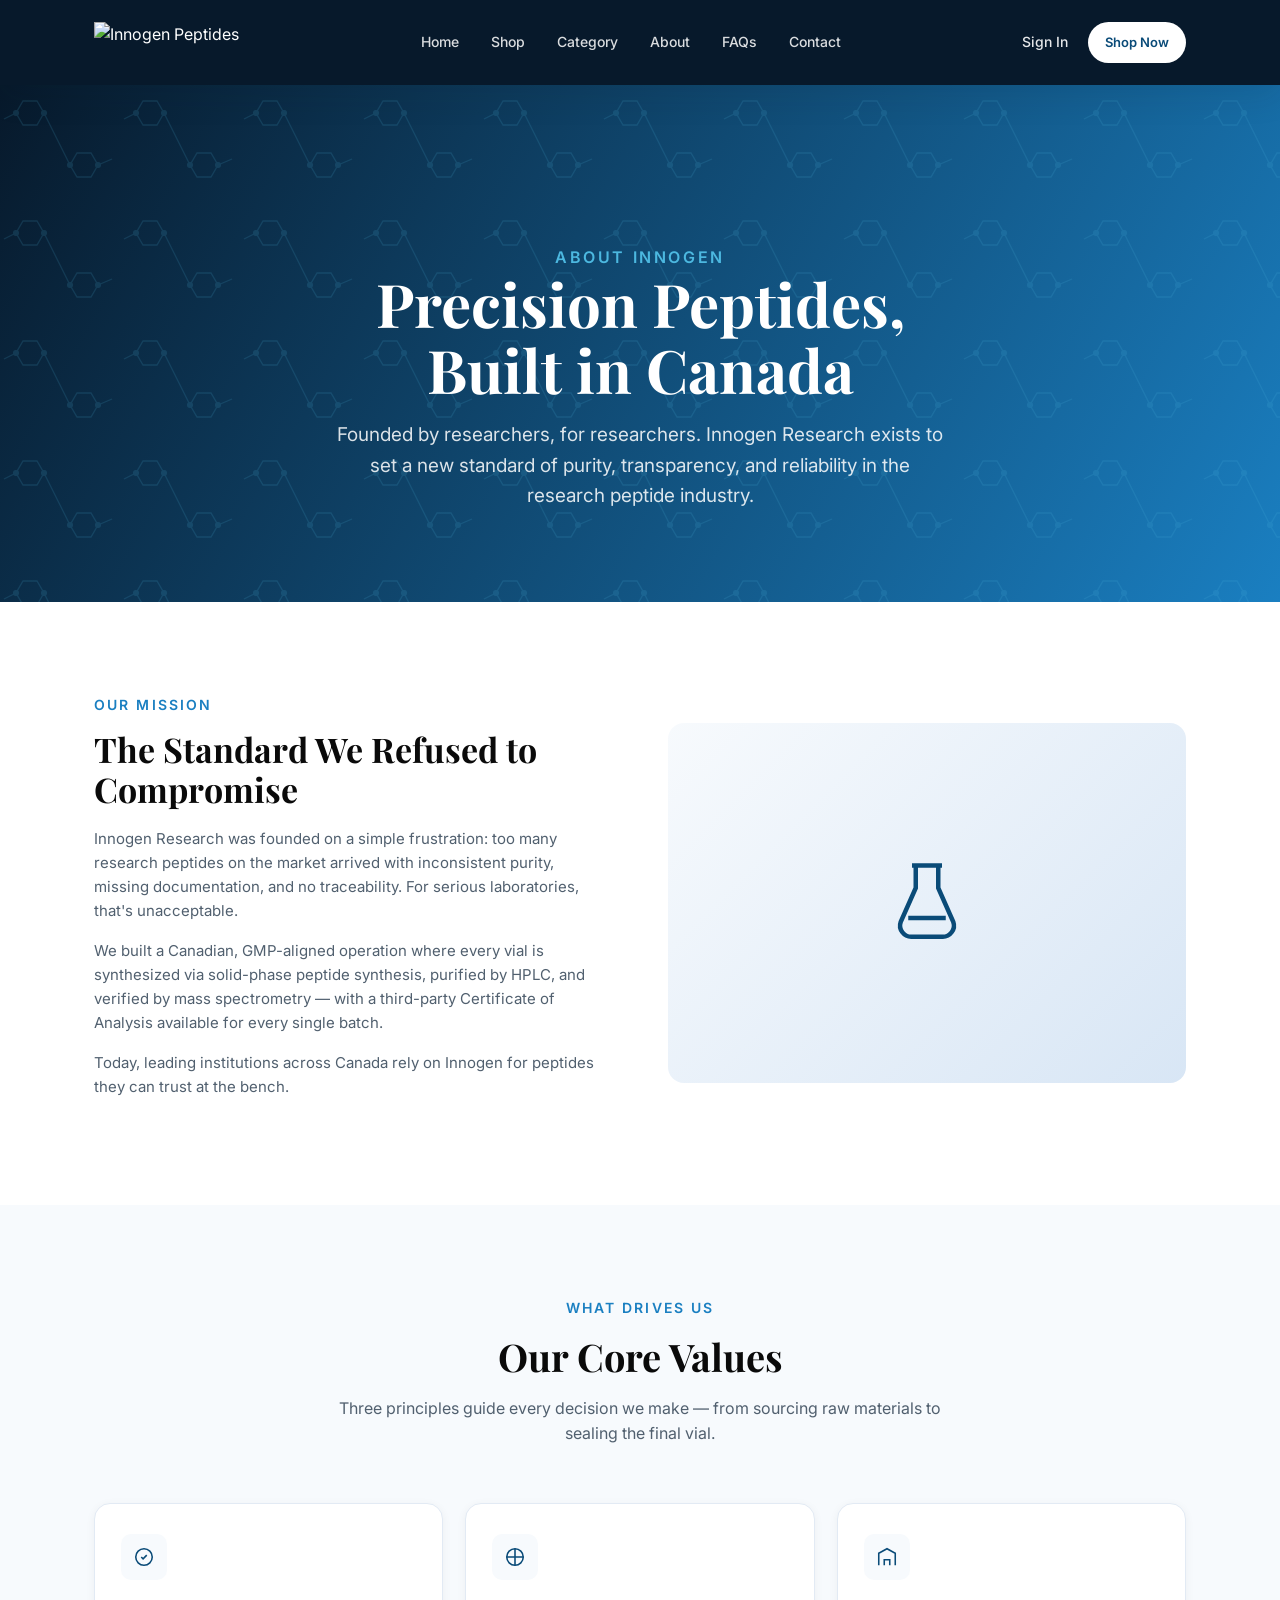
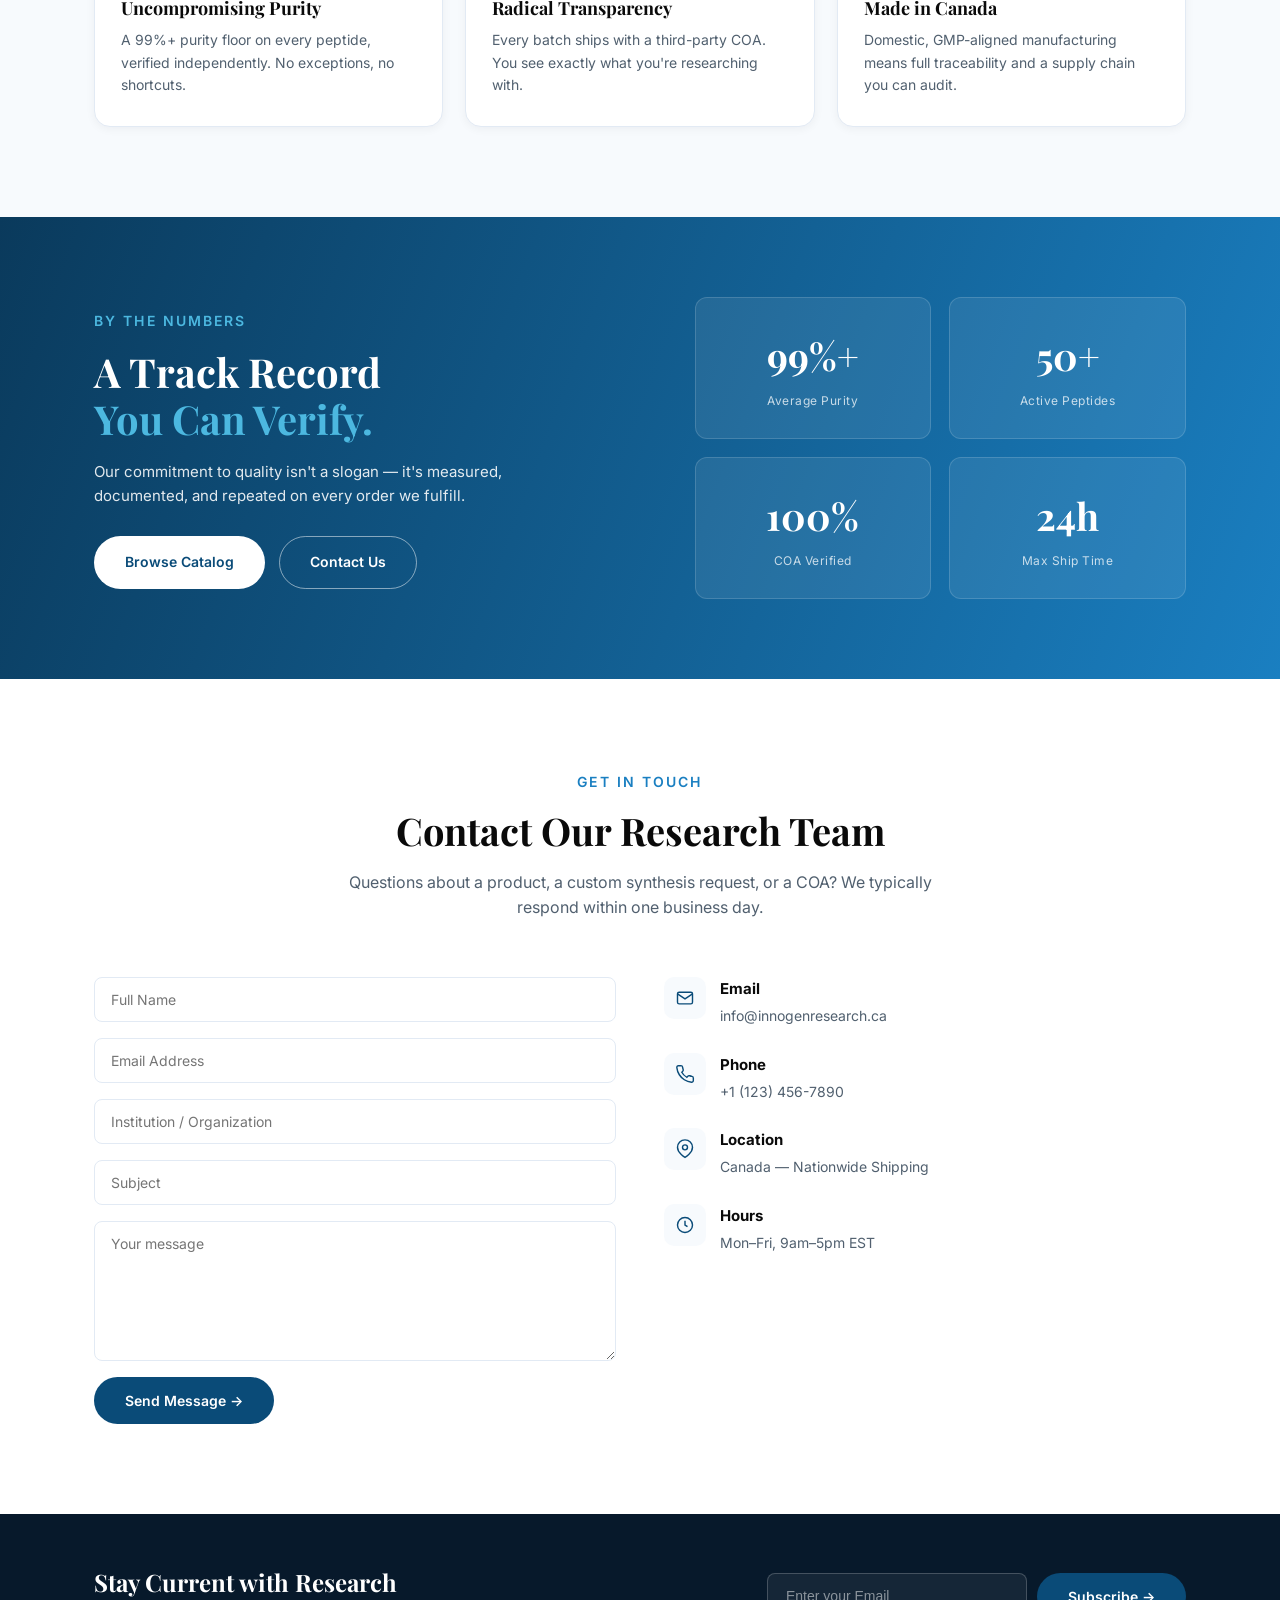
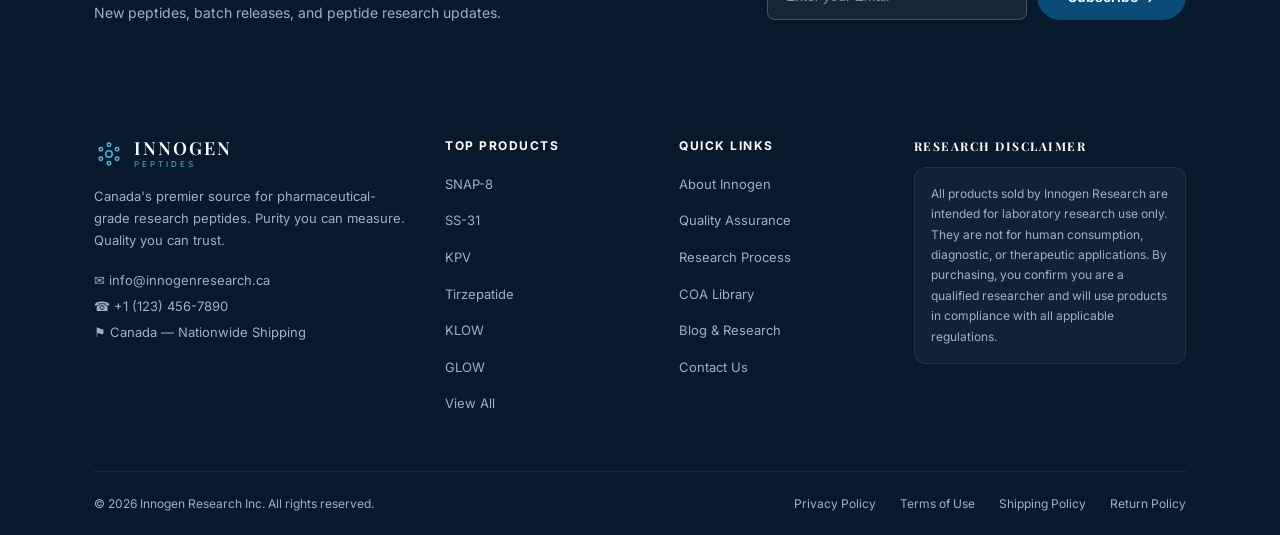
==== about.html @ d79aa4a0 "Add contact page and link it in the nav across all pages New contact.html reuses the redesign hero +" ====
<!DOCTYPE html>
<html lang="en">
<head>
  <meta charset="UTF-8" />
  <meta name="viewport" content="width=device-width, initial-scale=1.0" />
  <title>About &amp; Contact — Innogen Research</title>
  <link rel="preconnect" href="https://fonts.googleapis.com" />
  <link rel="preconnect" href="https://fonts.gstatic.com" crossorigin />
  <link href="https://fonts.googleapis.com/css2?family=Playfair+Display:wght@500;600;700;800&family=Inter:wght@400;500;600;700&display=swap" rel="stylesheet" />
  <link rel="stylesheet" href="styles.css?v=20260604" />
</head>
<body>

  <!-- ===== Navigation (solid) ===== -->
  <nav class="nav nav--solid">
    <div class="container nav__inner">
      <a href="index.html" class="brand"><img src="https://innogenresearch.ca/wp-content/uploads/2026/05/innogen-logo-white-1-1.png" alt="Innogen Peptides" class="brand__logo" style="height:40px;width:auto;display:block" /></a>
      <div class="nav__menu">
        <a href="index.html">Home</a>
        <a href="shop.html">Shop</a>
        <a href="category.html">Category</a>
        <a href="about.html">About</a>
        <a href="about.html">FAQs</a>
        <a href="contact.html">Contact</a>
      </div>
      <div class="nav__right">
        <a href="#" class="signin">Sign In</a>
        <a href="shop.html" class="btn btn--light btn--sm">Shop Now</a>
      </div>
    </div>
  </nav>

  <!-- ===== Page hero ===== -->
  <header class="page-hero">
    <div class="container">
      <span class="eyebrow" style="color:var(--blue-accent)">About Innogen</span>
      <h1>Precision Peptides,<br>Built in Canada</h1>
      <p>Founded by researchers, for researchers. Innogen Research exists to set a new standard of purity, transparency, and reliability in the research peptide industry.</p>
    </div>
  </header>

  <!-- ===== Story ===== -->
  <section class="section section--white">
    <div class="container about-split">
      <div>
        <span class="eyebrow">Our Mission</span>
        <h2>The Standard We Refused to Compromise</h2>
        <p>Innogen Research was founded on a simple frustration: too many research peptides on the market arrived with inconsistent purity, missing documentation, and no traceability. For serious laboratories, that's unacceptable.</p>
        <p>We built a Canadian, GMP-aligned operation where every vial is synthesized via solid-phase peptide synthesis, purified by HPLC, and verified by mass spectrometry — with a third-party Certificate of Analysis available for every single batch.</p>
        <p>Today, leading institutions across Canada rely on Innogen for peptides they can trust at the bench.</p>
      </div>
      <div class="about-img">
        <svg width="90" height="90" viewBox="0 0 24 24" fill="none" stroke="currentColor" stroke-width="1.2"><path d="M9 2v6l-4 9a3 3 0 0 0 3 4h8a3 3 0 0 0 3-4l-4-9V2"/><path d="M8 2h8M7 16h10"/></svg>
      </div>
    </div>
  </section>

  <!-- ===== Values ===== -->
  <section class="section section--light">
    <div class="container">
      <div class="section-head">
        <span class="eyebrow">What Drives Us</span>
        <h2>Our Core Values</h2>
        <p>Three principles guide every decision we make — from sourcing raw materials to sealing the final vial.</p>
      </div>
      <div class="values-grid">
        <div class="feature-card"><div class="ico"><svg width="22" height="22" viewBox="0 0 24 24" fill="none" stroke="currentColor" stroke-width="1.7"><circle cx="12" cy="12" r="9"/><path d="M9 12l2 2 4-4"/></svg></div><h3>Uncompromising Purity</h3><p>A 99%+ purity floor on every peptide, verified independently. No exceptions, no shortcuts.</p></div>
        <div class="feature-card"><div class="ico"><svg width="22" height="22" viewBox="0 0 24 24" fill="none" stroke="currentColor" stroke-width="1.7"><path d="M3 12h18M12 3v18"/><circle cx="12" cy="12" r="9"/></svg></div><h3>Radical Transparency</h3><p>Every batch ships with a third-party COA. You see exactly what you're researching with.</p></div>
        <div class="feature-card"><div class="ico"><svg width="22" height="22" viewBox="0 0 24 24" fill="none" stroke="currentColor" stroke-width="1.7"><path d="M3 21V8l9-5 9 5v13"/><path d="M9 21v-6h6v6"/></svg></div><h3>Made in Canada</h3><p>Domestic, GMP-aligned manufacturing means full traceability and a supply chain you can audit.</p></div>
      </div>
    </div>
  </section>

  <!-- ===== Quality stats band (reused) ===== -->
  <section class="quality">
    <div class="container quality__grid">
      <div>
        <span class="eyebrow">By the Numbers</span>
        <h2>A Track Record<br><span class="accent">You Can Verify.</span></h2>
        <p>Our commitment to quality isn't a slogan — it's measured, documented, and repeated on every order we fulfill.</p>
        <div class="quality__cta"><a href="shop.html" class="btn btn--light">Browse Catalog</a><a href="#contact" class="btn btn--outline">Contact Us</a></div>
      </div>
      <div class="stats-grid">
        <div class="stat-box"><div class="num">99%+</div><div class="lbl">Average Purity</div></div>
        <div class="stat-box"><div class="num">50+</div><div class="lbl">Active Peptides</div></div>
        <div class="stat-box"><div class="num">100%</div><div class="lbl">COA Verified</div></div>
        <div class="stat-box"><div class="num">24h</div><div class="lbl">Max Ship Time</div></div>
      </div>
    </div>
  </section>

  <!-- ===== Contact ===== -->
  <section class="section section--white" id="contact">
    <div class="container">
      <div class="section-head">
        <span class="eyebrow">Get in Touch</span>
        <h2>Contact Our Research Team</h2>
        <p>Questions about a product, a custom synthesis request, or a COA? We typically respond within one business day.</p>
      </div>
      <div class="contact-grid">
        <form class="contact-form" onsubmit="return false;">
          <input type="text" placeholder="Full Name" />
          <input type="email" placeholder="Email Address" />
          <input type="text" placeholder="Institution / Organization" />
          <input type="text" placeholder="Subject" />
          <textarea placeholder="Your message"></textarea>
          <button class="btn btn--primary" style="align-self:flex-start">Send Message &rarr;</button>
        </form>
        <div class="contact-info">
          <div class="info-row"><div class="ico"><svg width="20" height="20" viewBox="0 0 24 24" fill="none" stroke="currentColor" stroke-width="1.7"><rect x="3" y="5" width="18" height="14" rx="2"/><path d="M3 7l9 6 9-6"/></svg></div><div><strong>Email</strong><span>info@innogenresearch.ca</span></div></div>
          <div class="info-row"><div class="ico"><svg width="20" height="20" viewBox="0 0 24 24" fill="none" stroke="currentColor" stroke-width="1.7"><path d="M22 16.9v3a2 2 0 0 1-2.2 2 19.8 19.8 0 0 1-8.6-3 19.5 19.5 0 0 1-6-6 19.8 19.8 0 0 1-3-8.6A2 2 0 0 1 4.1 2h3a2 2 0 0 1 2 1.7c.1 1 .4 1.9.7 2.8a2 2 0 0 1-.5 2.1L8.1 9.9a16 16 0 0 0 6 6l1.3-1.3a2 2 0 0 1 2.1-.5c.9.3 1.8.6 2.8.7a2 2 0 0 1 1.7 2.1z"/></svg></div><div><strong>Phone</strong><span>+1 (123) 456-7890</span></div></div>
          <div class="info-row"><div class="ico"><svg width="20" height="20" viewBox="0 0 24 24" fill="none" stroke="currentColor" stroke-width="1.7"><path d="M21 10c0 7-9 12-9 12s-9-5-9-12a9 9 0 0 1 18 0z"/><circle cx="12" cy="10" r="3"/></svg></div><div><strong>Location</strong><span>Canada — Nationwide Shipping</span></div></div>
          <div class="info-row"><div class="ico"><svg width="20" height="20" viewBox="0 0 24 24" fill="none" stroke="currentColor" stroke-width="1.7"><circle cx="12" cy="12" r="9"/><path d="M12 7v5l3 2"/></svg></div><div><strong>Hours</strong><span>Mon–Fri, 9am–5pm EST</span></div></div>
        </div>
      </div>
    </div>
  </section>

  <!-- ===== Newsletter ===== -->
  <section class="newsletter">
    <div class="container newsletter__inner">
      <div>
        <h3>Stay Current with Research</h3>
        <p>New peptides, batch releases, and peptide research updates.</p>
      </div>
      <form class="newsletter__form" onsubmit="return false;">
        <input type="email" placeholder="Enter your Email" />
        <button class="btn btn--primary">Subscribe &rarr;</button>
      </form>
    </div>
  </section>

  <!-- ===== Footer ===== -->
  <footer class="footer">
    <div class="container">
      <div class="footer__grid">
        <div class="footer__brand">
          <a href="index.html" class="brand">
            <span class="brand__mark"><svg viewBox="0 0 24 24" fill="none" stroke="#4cb8e0" stroke-width="1.4"><circle cx="12" cy="12" r="3"/><circle cx="12" cy="3.5" r="1.6"/><circle cx="12" cy="20.5" r="1.6"/><circle cx="4.5" cy="7.7" r="1.6"/><circle cx="19.5" cy="7.7" r="1.6"/><circle cx="4.5" cy="16.3" r="1.6"/><circle cx="19.5" cy="16.3" r="1.6"/></svg></span>
            <span class="brand__text"><strong>INNOGEN</strong><span>Peptides</span></span>
          </a>
          <p>Canada's premier source for pharmaceutical-grade research peptides. Purity you can measure. Quality you can trust.</p>
          <div class="contact">&#9993; info@innogenresearch.ca<br>&#9742; +1 (123) 456-7890<br>&#9873; Canada — Nationwide Shipping</div>
        </div>
        <div class="footer__col"><h4>Top Products</h4><ul><li><a href="shop.html">SNAP-8</a></li><li><a href="shop.html">SS-31</a></li><li><a href="shop.html">KPV</a></li><li><a href="shop.html">Tirzepatide</a></li><li><a href="shop.html">KLOW</a></li><li><a href="shop.html">GLOW</a></li><li><a href="shop.html">View All</a></li></ul></div>
        <div class="footer__col"><h4>Quick Links</h4><ul><li><a href="about.html">About Innogen</a></li><li><a href="#">Quality Assurance</a></li><li><a href="index.html#process">Research Process</a></li><li><a href="shop.html">COA Library</a></li><li><a href="#">Blog &amp; Research</a></li><li><a href="about.html#contact">Contact Us</a></li></ul></div>
        <div class="footer__disclaimer"><h4>Research Disclaimer</h4><div class="box">All products sold by Innogen Research are intended for laboratory research use only. They are not for human consumption, diagnostic, or therapeutic applications. By purchasing, you confirm you are a qualified researcher and will use products in compliance with all applicable regulations.</div></div>
      </div>
      <div class="footer__bottom">
        <span>© 2026 Innogen Research Inc. All rights reserved.</span>
        <div class="links"><a href="#">Privacy Policy</a><a href="#">Terms of Use</a><a href="#">Shipping Policy</a><a href="#">Return Policy</a></div>
      </div>
    </div>
  </footer>

</body>
</html>
---- styles.css ----
/* ============================================================
   Innogen Research — Mockup Stylesheet
   Shared across index.html, shop.html, about.html
   ============================================================ */

:root {
  /* Color tokens — extracted from the live innogenresearch.ca homepage */
  --navy-deep:    #07192b;   /* footer / newsletter dark */
  --navy:         #0a3a5c;
  --blue-primary: #0a4b78;   /* primary button blue */
  --blue-mid:     #1a7fc1;   /* eyebrow / link blue */
  --blue-accent:  #4cb8e0;   /* light cyan accent in two-tone headings */
  --blue-soft:    #f7fafd;   /* light section background */
  --blue-soft-2:  #eef4fb;
  --white:        #ffffff;
  --text-dark:    #0a0a0a;
  --text-body:    #51606f;
  --text-muted:   #8a98a8;
  --border:       #e2eaf4;
  --footer-bg:    #07192b;
  --footer-text:  #9fb0c4;

  --radius:       12px;
  --radius-lg:    16px;
  --radius-pill:  9999px;
  --shadow-sm:    0 2px 10px rgba(7, 25, 43, 0.05);
  --shadow-md:    0 10px 34px rgba(7, 25, 43, 0.10);

  --font-head: 'Playfair Display', Georgia, 'Times New Roman', serif;
  --font-body: 'Inter', -apple-system, BlinkMacSystemFont, 'Segoe UI', sans-serif;
}

* { margin: 0; padding: 0; box-sizing: border-box; }

html { scroll-behavior: smooth; }

body {
  font-family: var(--font-body);
  color: var(--text-body);
  background: var(--white);
  line-height: 1.6;
  -webkit-font-smoothing: antialiased;
}

h1, h2, h3, h4 {
  font-family: var(--font-head);
  color: var(--text-dark);
  line-height: 1.18;
  font-weight: 700;
}

a { text-decoration: none; color: inherit; }
img { max-width: 100%; display: block; }

.container {
  width: 100%;
  max-width: 1140px;
  margin: 0 auto;
  padding: 0 24px;
}

/* Two-tone heading accent */
.accent { color: var(--blue-accent); }

/* Section eyebrow label */
.eyebrow {
  font-family: var(--font-body);
  font-size: 14px;
  font-weight: 600;
  letter-spacing: 2.1px;
  text-transform: uppercase;
  color: var(--blue-mid);
}

.section { padding: 90px 0; }
.section--light { background: var(--blue-soft); }
.section--light-2 { background: var(--blue-soft-2); }
.section--white { background: var(--white); }

.section-head { text-align: center; max-width: 640px; margin: 0 auto 56px; }
.section-head h2 { font-size: 38px; margin: 14px 0 16px; }
.section-head p { font-size: 16px; }

/* ---------------- Buttons ---------------- */
.btn {
  display: inline-flex;
  align-items: center;
  gap: 8px;
  font-family: var(--font-body);
  font-size: 14px;
  font-weight: 600;
  padding: 14px 30px;
  border-radius: var(--radius-pill);
  border: 1.5px solid transparent;
  cursor: pointer;
  transition: all 0.2s ease;
}
.btn--primary { background: var(--blue-primary); color: #fff; }
.btn--primary:hover { background: var(--navy); }
.btn--outline { background: transparent; border-color: rgba(255,255,255,0.5); color: #fff; }
.btn--outline:hover { background: rgba(255,255,255,0.12); }
.btn--outline-dark { background: transparent; border-color: var(--border); color: var(--text-dark); }
.btn--outline-dark:hover { border-color: var(--blue-primary); color: var(--blue-primary); }
.btn--light { background: #fff; color: var(--blue-primary); }
.btn--light:hover { background: var(--blue-soft); }
.btn--sm { padding: 9px 16px; font-size: 13px; }

/* ---------------- Navigation ---------------- */
.nav {
  position: absolute;
  top: 0; left: 0; right: 0;
  z-index: 50;
  padding: 22px 0;
}
.nav.nav--solid {
  position: sticky;
  background: var(--navy-deep);
  box-shadow: var(--shadow-md);
}
.nav__inner {
  display: flex;
  align-items: center;
  justify-content: space-between;
}
.brand { display: flex; align-items: center; gap: 10px; color: #fff; }
.brand__logo { height: 40px; width: auto; display: block; }
.brand__mark {
  width: 30px; height: 30px;
  display: grid; place-items: center;
}
.brand__mark svg { width: 26px; height: 26px; }
.brand__text { display: flex; flex-direction: column; line-height: 1; }
.brand__text strong {
  font-family: var(--font-head);
  font-size: 18px; letter-spacing: 2px; font-weight: 600;
}
.brand__text span {
  font-size: 8px; letter-spacing: 3px; color: var(--blue-accent);
  text-transform: uppercase; margin-top: 3px;
}
.nav__menu { display: flex; gap: 32px; }
.nav__menu a {
  color: rgba(255,255,255,0.85);
  font-size: 14px; font-weight: 500;
  transition: color 0.2s;
}
.nav__menu a:hover { color: #fff; }
.nav__right { display: flex; align-items: center; gap: 20px; }
.nav__right .signin { color: rgba(255,255,255,0.9); font-size: 14px; font-weight: 500; }

/* ---------------- Hero ---------------- */
.hero {
  position: relative;
  min-height: 640px;
  display: flex;
  align-items: center;
  text-align: center;
  color: #fff;
  background:
    linear-gradient(120deg, rgba(11,26,48,0.92) 0%, rgba(20,49,90,0.82) 45%, rgba(70,103,160,0.72) 100%),
    radial-gradient(circle at 70% 60%, #4a6aa0 0%, #14315a 55%, #0b1a30 100%);
  overflow: hidden;
  padding: 120px 0 90px;
}
.hero__pills {
  position: absolute; inset: 0;
  background-image:
    radial-gradient(circle at 18% 78%, rgba(220,80,90,0.5) 0 14px, transparent 15px),
    radial-gradient(circle at 30% 88%, rgba(240,200,90,0.45) 0 18px, transparent 19px),
    radial-gradient(circle at 78% 84%, rgba(120,170,230,0.4) 0 22px, transparent 23px),
    radial-gradient(circle at 64% 92%, rgba(255,255,255,0.18) 0 26px, transparent 27px),
    radial-gradient(circle at 45% 80%, rgba(90,140,210,0.35) 0 16px, transparent 17px);
  opacity: 0.7;
  pointer-events: none;
}
.hero__content { position: relative; z-index: 2; max-width: 720px; margin: 0 auto; }
.badge-pill {
  display: inline-block;
  background: rgba(255,255,255,0.12);
  border: 1px solid rgba(255,255,255,0.25);
  color: #dce8f7;
  font-size: 11px; font-weight: 600; letter-spacing: 1.5px;
  text-transform: uppercase;
  padding: 7px 16px; border-radius: 30px;
  margin-bottom: 26px;
}
.hero h1 { font-size: 62px; color: #fff; margin-bottom: 22px; }
.hero p { font-size: 17px; color: rgba(255,255,255,0.9); max-width: 540px; margin: 0 auto 32px; }
.hero__cta { display: flex; gap: 16px; justify-content: center; margin-bottom: 38px; }
.hero__trust { display: flex; gap: 36px; justify-content: center; flex-wrap: wrap; }
.hero__trust span {
  display: inline-flex; align-items: center; gap: 8px;
  font-size: 13px; color: rgba(255,255,255,0.85); font-weight: 500;
}
.hero__trust .dot { width: 18px; height: 18px; border-radius: 50%; background: rgba(255,255,255,0.18); display: inline-grid; place-items: center; }

/* ---------------- Feature cards ---------------- */
.features-grid {
  display: grid;
  grid-template-columns: repeat(3, 1fr);
  gap: 22px;
}
.feature-card {
  background: #fff;
  border: 1px solid var(--border);
  border-radius: var(--radius-lg);
  padding: 30px 26px;
  box-shadow: var(--shadow-sm);
  transition: transform 0.2s, box-shadow 0.2s;
}
.feature-card:hover { transform: translateY(-4px); box-shadow: var(--shadow-md); }
.feature-card .ico {
  width: 46px; height: 46px; border-radius: 10px;
  background: var(--blue-soft);
  display: grid; place-items: center;
  margin-bottom: 18px;
  color: var(--blue-primary);
}
.feature-card h3 { font-size: 18px; margin-bottom: 10px; }
.feature-card p { font-size: 14px; }

/* ---------------- Catalog / Products ---------------- */
.catalog-head {
  display: flex; justify-content: space-between; align-items: flex-end;
  margin-bottom: 12px;
}
.catalog-head .link { color: var(--blue-mid); font-size: 14px; font-weight: 600; }
.catalog-title { font-size: 36px; margin: 6px 0 24px; }
.filters { display: flex; flex-wrap: wrap; gap: 10px; margin-bottom: 34px; }
.filter-pill {
  font-size: 16px; font-weight: 500;
  padding: 10px 22px; border-radius: 30px;
  border: 1px solid var(--border); background: #fff; color: var(--text-body);
  cursor: pointer; transition: all 0.2s;
}
.filter-pill.is-active, .filter-pill:hover { background: var(--blue-primary); color: #fff; border-color: var(--blue-primary); }

.products-grid {
  display: grid;
  grid-template-columns: repeat(3, 1fr);
  gap: 24px;
}
/* Product card — matches the homepage "Featured Research Peptides" card:
   white, 16px radius, 1px #e2eaf4 border, no shadow, square product photo */
.product-card {
  border: 1px solid var(--border);
  border-radius: var(--radius-lg);
  overflow: hidden;
  background: #fff;
  display: flex; flex-direction: column;
  transition: transform 0.2s ease, box-shadow 0.2s ease;
}
.product-card:hover { transform: translateY(-4px); box-shadow: var(--shadow-md); }
.product-card__img {
  background: #fff;
  aspect-ratio: 1 / 1;
  display: grid; place-items: center;
  overflow: hidden;
  position: relative;
}
.card-badge {
  position: absolute; top: 12px; left: 12px;
  background: var(--blue-primary); color: #fff;
  font-size: 11px; font-weight: 600; letter-spacing: 0.6px; text-transform: uppercase;
  padding: 5px 11px; border-radius: var(--radius-pill);
  z-index: 2;
}
.product-card__img img {
  width: 100%; height: 100%;
  object-fit: cover; display: block;
}
.product-card__img.placeholder {
  background: var(--blue-soft);
  color: var(--text-muted);
}
.product-card__body { padding: 22px 22px 24px; display: flex; flex-direction: column; flex: 1; background: #eaf2fb; gap: 2px; }
.product-card__cat { font-size: 11px; letter-spacing: 1.4px; text-transform: uppercase; color: var(--blue-mid); font-weight: 600; }
.product-card__row { display: flex; flex-direction: column; align-items: flex-start; margin: 6px 0 0; gap: 4px; }
.product-card__name { font-family: var(--font-head); font-size: 21px; color: var(--navy-deep); font-weight: 700; line-height: 1.2; }
.product-card__price { color: var(--blue-primary); font-weight: 700; font-size: 15px; white-space: nowrap; }
.product-card__desc { font-size: 13px; color: var(--text-body); margin-bottom: 18px; flex: 1; line-height: 1.65; }
.product-card__actions { display: flex; flex-direction: column; gap: 10px; align-items: stretch; margin-top: 18px; }
.product-card__actions .btn { width: 100%; justify-content: center; }
.product-card__actions .btn--text { justify-content: center; text-align: center; color: var(--blue-primary); font-weight: 600; font-size: 13px; white-space: nowrap; }

/* ---------------- Category grid ---------------- */
.category-grid { display: grid; grid-template-columns: repeat(3, 1fr); gap: 26px; }
.category-card { display: block; background: #fff; border: 1px solid var(--border); border-radius: var(--radius-lg); overflow: hidden; text-decoration: none; transition: transform .25s ease, box-shadow .25s ease, border-color .25s ease; }
.category-card:hover { transform: translateY(-5px); box-shadow: 0 18px 42px rgba(7,25,43,0.13); border-color: var(--blue-accent); }
.category-card__media { position: relative; aspect-ratio: 4 / 3; overflow: hidden; background: linear-gradient(160deg, #eef5fc 0%, #f7fafd 100%); }
.category-card__media img { width: 100%; height: 100%; object-fit: cover; transition: transform .45s ease; }
.category-card:hover .category-card__media img { transform: scale(1.07); }
.category-card__media::after { content: ""; position: absolute; left: 0; right: 0; bottom: 0; height: 3px; background: var(--blue-accent); transform: scaleX(0); transform-origin: left; transition: transform .3s ease; }
.category-card:hover .category-card__media::after { transform: scaleX(1); }
.category-card__body { padding: 16px 20px 18px; display: flex; align-items: center; justify-content: space-between; gap: 12px; }
.category-card__name { font-family: var(--font-head); font-size: 20px; font-weight: 700; color: var(--navy-deep); line-height: 1.15; }
.category-card__count { display: block; font-size: 11px; font-weight: 600; letter-spacing: 0.6px; text-transform: uppercase; color: var(--blue-mid); margin-top: 5px; }
.category-card__arrow { flex-shrink: 0; width: 38px; height: 38px; border-radius: 50%; background: var(--blue-soft); color: var(--blue-primary); display: grid; place-items: center; transition: background .25s ease, color .25s ease, transform .25s ease; }
.category-card:hover .category-card__arrow { background: var(--blue-primary); color: #fff; transform: translateX(3px); }
@media (max-width: 800px) { .category-grid { grid-template-columns: 1fr 1fr; } }
@media (max-width: 520px) { .category-grid { grid-template-columns: 1fr; } }

/* ---------------- Shop sidebar layout ---------------- */
.shop-layout { display: grid; grid-template-columns: 264px 1fr; gap: 40px; align-items: start; }
.shop-sidebar { position: sticky; top: 24px; background: #fff; border: 1px solid var(--border); border-radius: var(--radius-lg); padding: 6px 22px 22px; }
.filter-block { padding: 20px 0; border-bottom: 1px solid var(--border); }
.filter-block:last-of-type { border-bottom: none; }
.filter-title { font-family: var(--font-head); font-size: 16px; font-weight: 700; color: var(--navy-deep); margin: 0 0 14px; }
.filter-search { display: flex; align-items: center; gap: 8px; border: 1px solid var(--border); border-radius: var(--radius-pill); padding: 10px 14px; color: var(--text-muted); }
.filter-search input { border: none; outline: none; background: transparent; font-size: 14px; width: 100%; color: var(--text-dark); }
.filter-list { list-style: none; margin: 0; padding: 0; display: flex; flex-direction: column; gap: 11px; }
.filter-list label { display: flex; align-items: center; gap: 9px; font-size: 14px; color: var(--text-body); cursor: pointer; }
.filter-list label span { margin-left: auto; font-size: 12px; color: var(--text-muted); background: var(--blue-soft); border-radius: var(--radius-pill); padding: 1px 9px; }
.filter-list input[type=checkbox] { width: 16px; height: 16px; accent-color: var(--blue-primary); flex-shrink: 0; }
.filter-range { width: 100%; accent-color: var(--blue-primary); }
.filter-range__labels { display: flex; justify-content: space-between; font-size: 12px; color: var(--text-muted); margin-top: 6px; }
.filter-actions { padding-top: 20px; display: flex; flex-direction: column; gap: 12px; }
.filter-actions .btn { width: 100%; justify-content: center; }
.shop-toolbar { display: flex; justify-content: space-between; align-items: center; margin-bottom: 24px; flex-wrap: wrap; gap: 12px; }
.shop-toolbar__count { font-size: 14px; color: var(--text-muted); }
.shop-sort { font-size: 13px; color: var(--text-muted); display: flex; align-items: center; gap: 8px; }
.shop-sort select { border: 1px solid var(--border); border-radius: 8px; padding: 8px 12px; font-size: 13px; color: var(--text-dark); background: #fff; }
@media (max-width: 980px) {
  .shop-layout { grid-template-columns: 1fr; }
  .shop-sidebar { position: static; }
}

/* ---------------- Product detail page ---------------- */
.product-detail { display: grid; grid-template-columns: 1fr 1fr; gap: 56px; align-items: start; }
.pd-gallery { display: flex; flex-direction: column; gap: 14px; }
.pd-gallery__main {
  background: #fff; border: 1px solid var(--border); border-radius: var(--radius-lg);
  aspect-ratio: 1 / 1; overflow: hidden;
}
.pd-gallery__main img { width: 100%; height: 100%; object-fit: cover; }
.pd-gallery__thumbs { display: grid; grid-template-columns: repeat(4, 1fr); gap: 12px; }
.pd-gallery__thumbs .thumb {
  background: #fff; border: 1px solid var(--border); border-radius: 10px;
  aspect-ratio: 1 / 1; overflow: hidden; cursor: pointer; transition: border-color 0.2s;
}
.pd-gallery__thumbs .thumb.is-active, .pd-gallery__thumbs .thumb:hover { border-color: var(--blue-primary); }
.pd-gallery__thumbs .thumb img { width: 100%; height: 100%; object-fit: cover; }
.pd-info .pd-cat { font-size: 12px; letter-spacing: 1.6px; text-transform: uppercase; color: var(--blue-mid); font-weight: 600; }
.pd-info h1 { font-size: 44px; margin: 10px 0 14px; }
.pd-info .pd-rating { color: #f5b301; font-size: 14px; letter-spacing: 2px; margin-bottom: 14px; }
.pd-info .pd-rating span { color: var(--text-muted); font-size: 13px; letter-spacing: 0; margin-left: 8px; }
.pd-info .pd-price { font-family: var(--font-head); font-size: 32px; font-weight: 700; color: var(--blue-primary); margin-bottom: 18px; }
.pd-info .pd-desc { font-size: 15px; margin-bottom: 24px; }
.pd-options { display: flex; flex-direction: column; gap: 8px; margin-bottom: 24px; }
.pd-options label { font-size: 13px; font-weight: 600; color: var(--text-dark); }
.pd-options select {
  padding: 12px 16px; border: 1px solid var(--border); border-radius: 8px;
  font-family: var(--font-body); font-size: 14px; color: var(--text-dark); max-width: 240px; background:#fff;
}
.pd-buy { display: flex; gap: 14px; align-items: center; margin-bottom: 26px; }
.qty { display: inline-flex; align-items: center; border: 1px solid var(--border); border-radius: var(--radius-pill); overflow: hidden; }
.qty button { width: 42px; height: 46px; border: none; background: #fff; font-size: 18px; cursor: pointer; color: var(--text-dark); }
.qty input { width: 46px; height: 46px; border: none; text-align: center; font-size: 15px; font-family: var(--font-body); }
.pd-meta { border-top: 1px solid var(--border); padding-top: 22px; display: flex; flex-direction: column; gap: 10px; }
.pd-meta .row { display: flex; gap: 10px; font-size: 13px; color: var(--text-body); }
.pd-meta .row strong { color: var(--text-dark); min-width: 110px; }
.pd-trust { display: flex; gap: 22px; flex-wrap: wrap; margin-top: 8px; }
.pd-trust span { display: inline-flex; align-items: center; gap: 8px; font-size: 13px; color: var(--text-body); font-weight: 500; }
.pd-trust .ico { width: 30px; height: 30px; border-radius: 8px; background: var(--blue-soft); display: grid; place-items: center; color: var(--blue-primary); }

/* Product detail tabs / description block */
.pd-tabs { margin-top: 70px; }
.pd-tabs__nav { display: flex; gap: 8px; border-bottom: 1px solid var(--border); margin-bottom: 28px; flex-wrap: wrap; }
.pd-tabs__nav button {
  background: none; border: none; padding: 12px 20px; font-family: var(--font-body);
  font-size: 14px; font-weight: 600; color: var(--text-muted); cursor: pointer;
  border-bottom: 2px solid transparent; margin-bottom: -1px;
}
.pd-tabs__nav button.is-active { color: var(--blue-primary); border-bottom-color: var(--blue-primary); }
.pd-tabs__panel { max-width: 820px; }
.pd-tabs__panel p { margin-bottom: 14px; font-size: 15px; }
.pd-specs { width: 100%; border-collapse: collapse; max-width: 620px; }
.pd-specs td { padding: 12px 16px; border: 1px solid var(--border); font-size: 14px; }
.pd-specs td:first-child { font-weight: 600; color: var(--text-dark); background: var(--blue-soft); width: 220px; }

/* ---------------- Quality (blue band) ---------------- */
.quality {
  background: linear-gradient(110deg, var(--navy) 0%, var(--blue-mid) 100%);
  color: #fff;
  padding: 80px 0;
}
.quality__grid { display: grid; grid-template-columns: 1.1fr 1fr; gap: 60px; align-items: center; }
.quality .eyebrow { color: var(--blue-accent); }
.quality h2 { color: #fff; font-size: 40px; margin: 14px 0 18px; }
.quality p { color: rgba(255,255,255,0.88); font-size: 15px; margin-bottom: 28px; max-width: 460px; }
.quality__cta { display: flex; gap: 14px; }
.stats-grid { display: grid; grid-template-columns: 1fr 1fr; gap: 18px; }
.stat-box {
  background: rgba(255,255,255,0.08);
  border: 1px solid rgba(255,255,255,0.15);
  border-radius: var(--radius);
  padding: 28px 24px;
  text-align: center;
}
.stat-box .num { font-family: var(--font-head); font-size: 38px; font-weight: 700; color: #fff; }
.stat-box .lbl { font-size: 12px; color: rgba(255,255,255,0.75); letter-spacing: 0.5px; margin-top: 4px; }

/* ---------------- Process steps ---------------- */
.steps {
  display: grid; grid-template-columns: repeat(5, 1fr); gap: 18px;
  margin-bottom: 44px;
}
.step { text-align: center; }
.step .num-ico {
  width: 54px; height: 54px; margin: 0 auto 16px;
  border-radius: 50%;
  background: #fff; border: 1.5px solid var(--border);
  display: grid; place-items: center; position: relative;
  color: var(--blue-primary); box-shadow: var(--shadow-sm);
}
.step .num-ico .badge {
  position: absolute; top: -6px; right: -6px;
  width: 22px; height: 22px; border-radius: 50%;
  background: var(--blue-primary); color: #fff;
  font-size: 11px; font-weight: 700; display: grid; place-items: center;
}
.step h4 { font-size: 15px; margin-bottom: 8px; }
.step p { font-size: 12px; }
.process-cta { text-align: center; }

/* ---------------- Certifications bar ---------------- */
.certs {
  background: #fff; border: 1px solid var(--border); border-radius: var(--radius-lg);
  box-shadow: var(--shadow-sm);
  padding: 26px 34px;
  display: flex; align-items: center; gap: 40px; flex-wrap: wrap;
  margin: -40px auto 0; position: relative; z-index: 5;
}
.certs__title { display: flex; align-items: center; gap: 12px; }
.certs__title strong { font-family: var(--font-head); font-size: 16px; color: var(--text-dark); }
.certs__title span { display: block; font-size: 12px; color: var(--text-muted); }
.certs__items { display: flex; gap: 36px; flex-wrap: wrap; flex: 1; justify-content: flex-end; }
.cert-item strong { display: block; font-size: 13px; color: var(--text-dark); }
.cert-item span { font-size: 11px; color: var(--text-muted); }

/* ---------------- Testimonials ---------------- */
.testimonials-grid { display: grid; grid-template-columns: repeat(3, 1fr); gap: 22px; }
.testimonial {
  background: #fff; border: 1px solid var(--border); border-radius: var(--radius-lg);
  padding: 26px; box-shadow: var(--shadow-sm);
}
.testimonial__head { display: flex; align-items: center; gap: 12px; margin-bottom: 14px; }
.testimonial__avatar { width: 44px; height: 44px; border-radius: 50%; background: var(--blue-soft); display: grid; place-items: center; color: var(--blue-primary); font-weight: 700; }
.testimonial__head strong { font-size: 14px; color: var(--text-dark); }
.testimonial__head span { font-size: 12px; color: var(--text-muted); }
.stars { color: #f5b301; font-size: 13px; margin-bottom: 10px; letter-spacing: 2px; }
.testimonial p { font-size: 14px; font-style: italic; }

/* ---------------- Newsletter ---------------- */
.newsletter {
  background: var(--navy-deep); color: #fff;
  padding: 54px 0;
}
.newsletter__inner { display: flex; justify-content: space-between; align-items: center; gap: 30px; flex-wrap: wrap; }
.newsletter h3 { color: #fff; font-size: 24px; }
.newsletter p { color: var(--footer-text); font-size: 14px; margin-top: 6px; }
.newsletter__form { display: flex; gap: 10px; }
.newsletter__form input {
  padding: 13px 18px; border-radius: 8px; border: 1px solid rgba(255,255,255,0.2);
  background: rgba(255,255,255,0.06); color: #fff; font-size: 14px; min-width: 260px;
}
.newsletter__form input::placeholder { color: rgba(255,255,255,0.5); }

/* ---------------- Footer ---------------- */
.footer { background: var(--footer-bg); color: var(--footer-text); padding: 60px 0 0; }
.footer__grid { display: grid; grid-template-columns: 1.6fr 1fr 1fr 1.4fr; gap: 40px; padding-bottom: 44px; }
.footer__brand .brand { margin-bottom: 16px; }
.footer__brand p { font-size: 13px; line-height: 1.7; margin-bottom: 16px; }
.footer__brand .contact { font-size: 13px; line-height: 2; }
.footer__col h4 { color: #fff; font-size: 12px; letter-spacing: 1.5px; text-transform: uppercase; margin-bottom: 18px; font-family: var(--font-body); font-weight: 700; }
.footer__col ul { list-style: none; }
.footer__col li { margin-bottom: 11px; }
.footer__col a { font-size: 13px; transition: color 0.2s; }
.footer__col a:hover { color: #fff; }
.footer__disclaimer h4 { color: #fff; font-size: 12px; letter-spacing: 1.5px; text-transform: uppercase; margin-bottom: 14px; font-weight: 700; }
.footer__disclaimer .box { background: rgba(255,255,255,0.04); border: 1px solid rgba(255,255,255,0.08); border-radius: var(--radius); padding: 16px; font-size: 12px; line-height: 1.7; }
.footer__bottom {
  border-top: 1px solid rgba(255,255,255,0.08);
  padding: 22px 0; display: flex; justify-content: space-between; align-items: center; flex-wrap: wrap; gap: 14px;
  font-size: 12px;
}
.footer__bottom .links { display: flex; gap: 24px; }

/* ---------------- Page hero (sub-pages) ---------------- */
.page-hero {
  position: relative;
  overflow: hidden;
  background: linear-gradient(120deg, var(--navy-deep) 0%, var(--blue-mid) 100%);
  color: #fff; text-align: center;
  padding: 160px 0 90px;
}
.page-hero::before {
  content: "";
  position: absolute; inset: 0;
  background-image: url("data:image/svg+xml,<svg xmlns='http://www.w3.org/2000/svg' width='120' height='120' viewBox='0 0 120 120'><g fill='none' stroke='%234cb8e0' stroke-width='1.3'><polygon points='44,28 37,40 23,40 16,28 23,16 37,16'/><polygon points='98,80 91,92 77,92 70,80 77,68 91,68'/><line x1='44' y1='28' x2='70' y2='80'/><line x1='16' y1='28' x2='4' y2='34'/><line x1='98' y1='80' x2='112' y2='74'/><circle cx='44' cy='28' r='2.4' fill='%234cb8e0'/><circle cx='70' cy='80' r='2.4' fill='%234cb8e0'/><circle cx='16' cy='28' r='2.4' fill='%234cb8e0'/><circle cx='98' cy='80' r='2.4' fill='%234cb8e0'/></g></svg>");
  background-size: 120px 120px;
  background-repeat: repeat;
  opacity: 0.15;
  pointer-events: none;
}
.page-hero .container { position: relative; z-index: 1; }
.hero-breadcrumb { font-size: 14px; color: rgba(255,255,255,0.7); margin-bottom: 18px; letter-spacing: 0.3px; }
.hero-breadcrumb a { color: var(--blue-accent); text-decoration: none; }
.hero-breadcrumb a:hover { color: #fff; }
.hero-breadcrumb span { margin: 0 8px; color: rgba(255,255,255,0.4); }
.page-hero .eyebrow { font-size: 16px; letter-spacing: 2.6px; }
.page-hero h1 { color: #fff; font-size: 60px; margin-bottom: 18px; line-height: 1.1; }
.page-hero p { color: rgba(255,255,255,0.85); max-width: 620px; margin: 0 auto; font-size: 19px; line-height: 1.6; }

/* ---------------- About specifics ---------------- */
.about-split { display: grid; grid-template-columns: 1fr 1fr; gap: 56px; align-items: center; }
.about-split h2 { font-size: 34px; margin: 12px 0 18px; }
.about-split p { margin-bottom: 16px; font-size: 15px; }
.about-img { background: linear-gradient(135deg, var(--blue-soft), #d8e6f5); border-radius: var(--radius-lg); min-height: 360px; display: grid; place-items: center; color: var(--blue-primary); }
.values-grid { display: grid; grid-template-columns: repeat(3, 1fr); gap: 22px; }
.contact-grid { display: grid; grid-template-columns: 1fr 1fr; gap: 48px; }
.contact-form { display: flex; flex-direction: column; gap: 16px; }
.contact-form input, .contact-form textarea {
  padding: 13px 16px; border: 1px solid var(--border); border-radius: 8px;
  font-family: var(--font-body); font-size: 14px; color: var(--text-dark);
}
.contact-form textarea { min-height: 140px; resize: vertical; }
.contact-info .info-row { display: flex; gap: 14px; margin-bottom: 24px; }
.contact-info .info-row .ico { width: 42px; height: 42px; border-radius: 10px; background: var(--blue-soft); display: grid; place-items: center; color: var(--blue-primary); flex-shrink: 0; }
.contact-info strong { display: block; color: var(--text-dark); font-size: 15px; margin-bottom: 2px; }
.contact-info span { font-size: 14px; }

/* ---------------- Responsive ---------------- */
@media (max-width: 980px) {
  .features-grid, .products-grid, .testimonials-grid, .values-grid { grid-template-columns: repeat(2, 1fr); }
  .steps { grid-template-columns: repeat(3, 1fr); }
  .quality__grid, .about-split, .contact-grid { grid-template-columns: 1fr; gap: 36px; }
  .footer__grid { grid-template-columns: 1fr 1fr; }
  .nav__menu { display: none; }
  .hero h1 { font-size: 46px; }
}
@media (max-width: 600px) {
  .features-grid, .products-grid, .testimonials-grid, .values-grid, .steps, .footer__grid, .stats-grid { grid-template-columns: 1fr; }
  .hero h1 { font-size: 36px; }
  .section { padding: 60px 0; }
  .hero__cta, .newsletter__form { flex-direction: column; }
}

/* ---------------- Promo strip (service highlights) ---------------- */
.promo-strip { border-top: 1px solid var(--border); border-bottom: 1px solid var(--border); padding: 30px 0; background: #fff; }
.promo-strip__grid { display: grid; grid-template-columns: repeat(4, 1fr); }
.promo-strip__item { display: flex; align-items: center; gap: 16px; padding: 6px 28px; }
.promo-strip__item + .promo-strip__item { border-left: 1px solid var(--border); }
.promo-strip__item .ico { color: var(--text-dark); flex-shrink: 0; }
.promo-strip__item h4 { font-family: var(--font-head); font-size: 17px; font-weight: 700; color: var(--text-dark); margin: 0 0 4px; }
.promo-strip__item p { font-size: 13px; color: var(--text-muted); margin: 0; }
@media (max-width: 880px) {
  .promo-strip__grid { grid-template-columns: 1fr 1fr; gap: 22px 0; }
  .promo-strip__item:nth-child(3) { border-left: none; }
}
@media (max-width: 600px) {
  .promo-strip__grid { grid-template-columns: 1fr; gap: 22px; }
  .promo-strip__item { border-left: none !important; justify-content: center; }
}
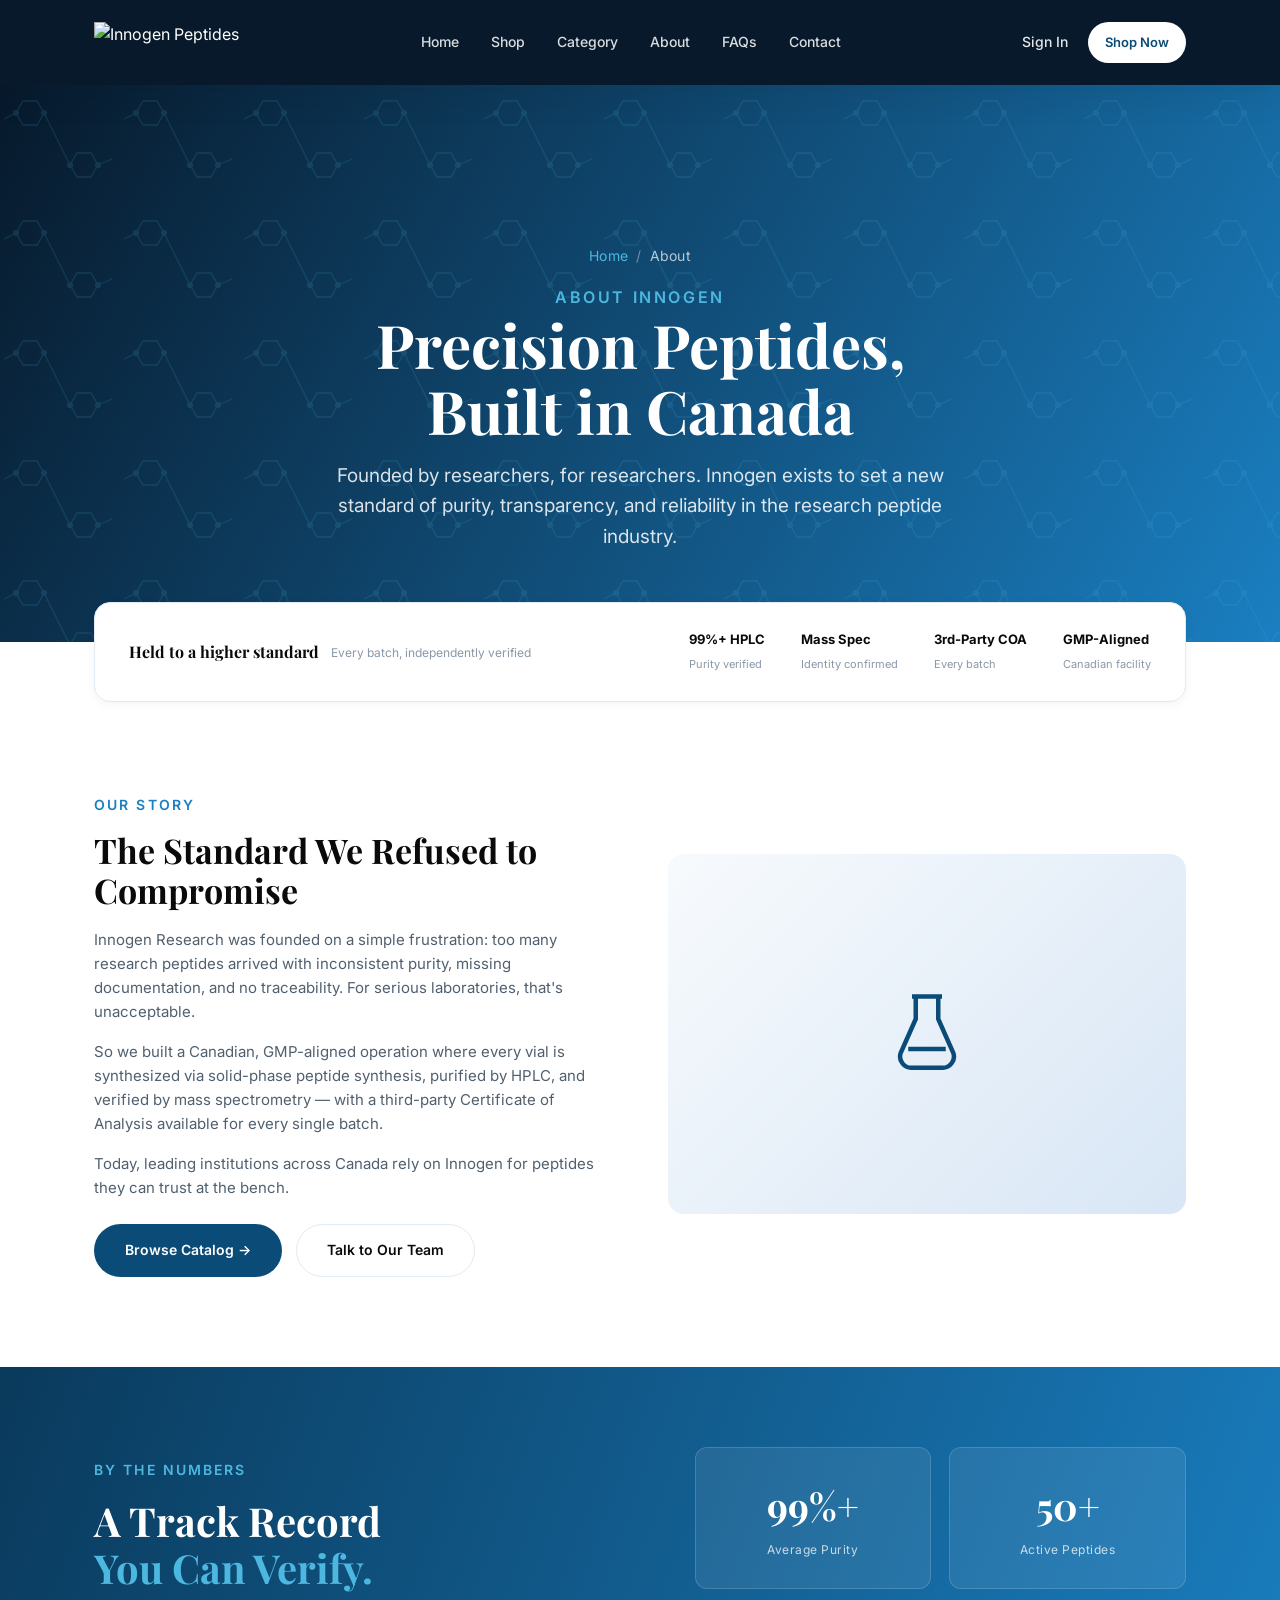
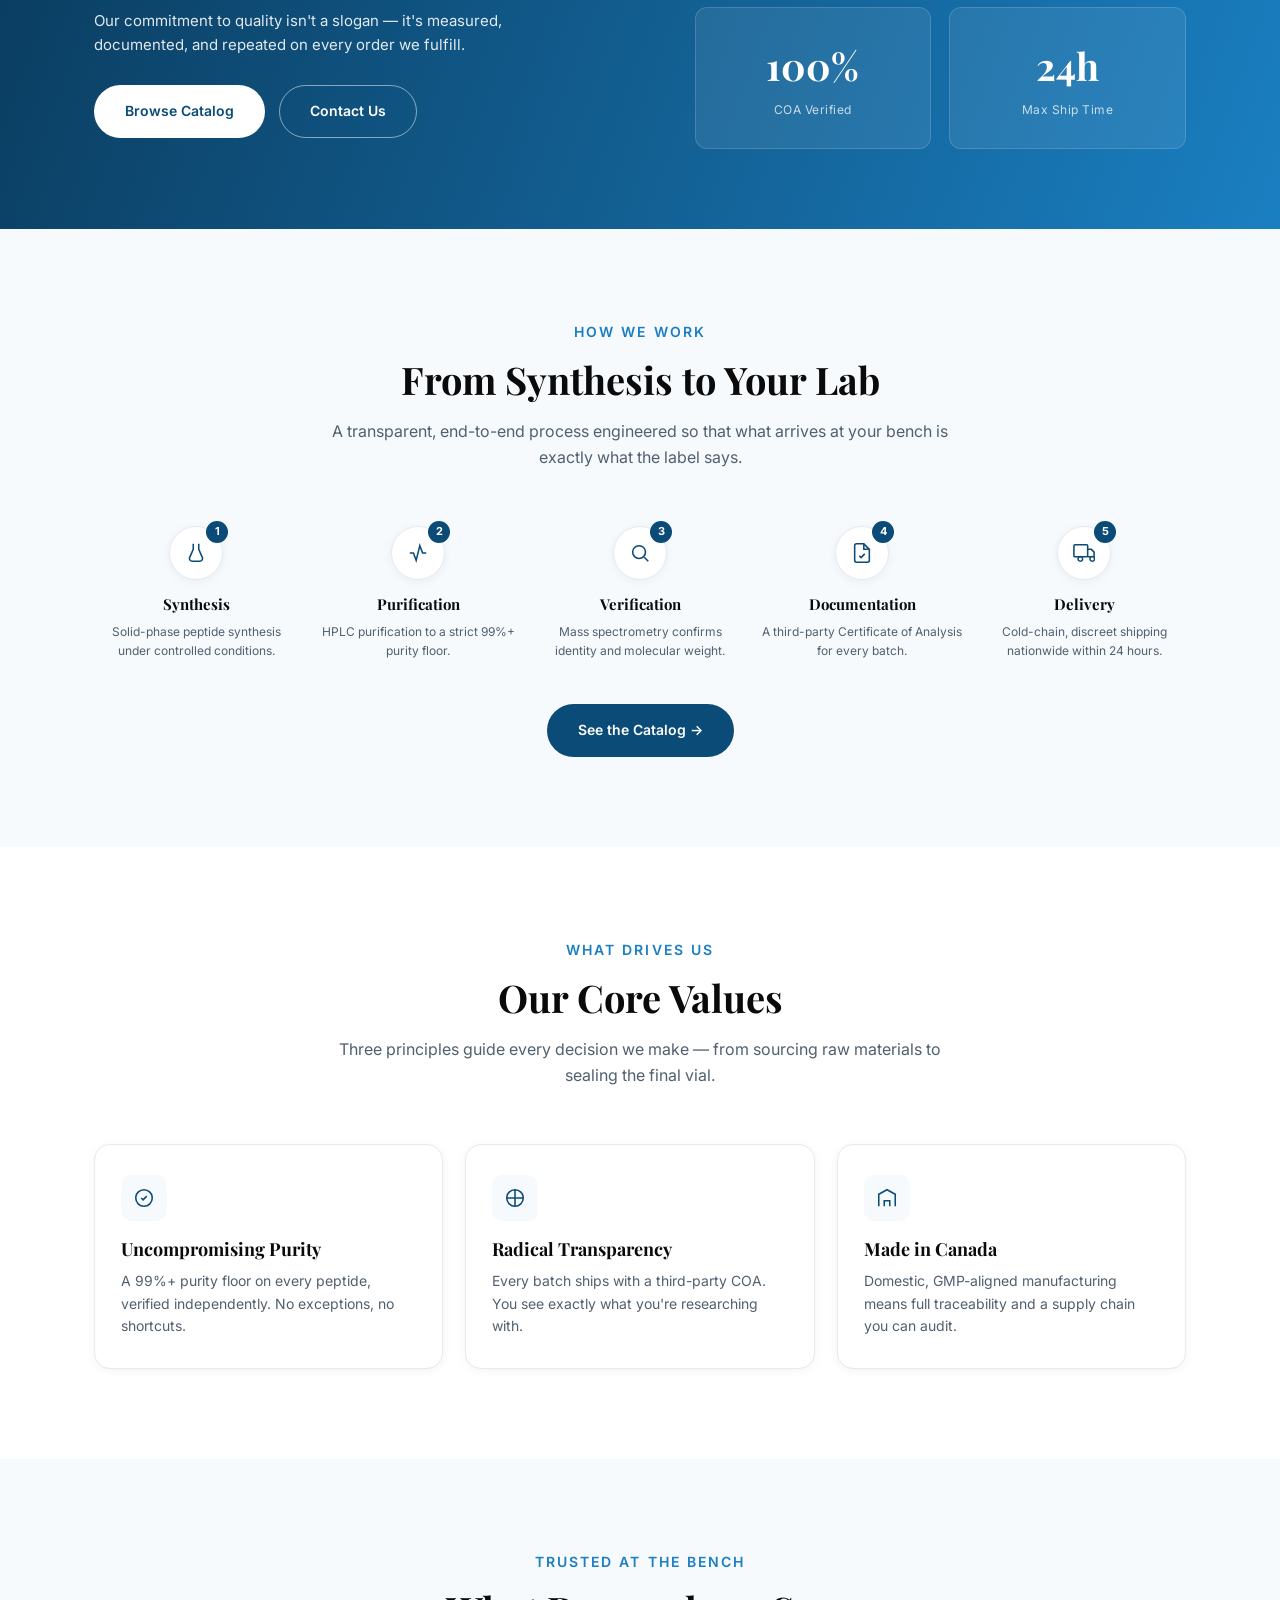
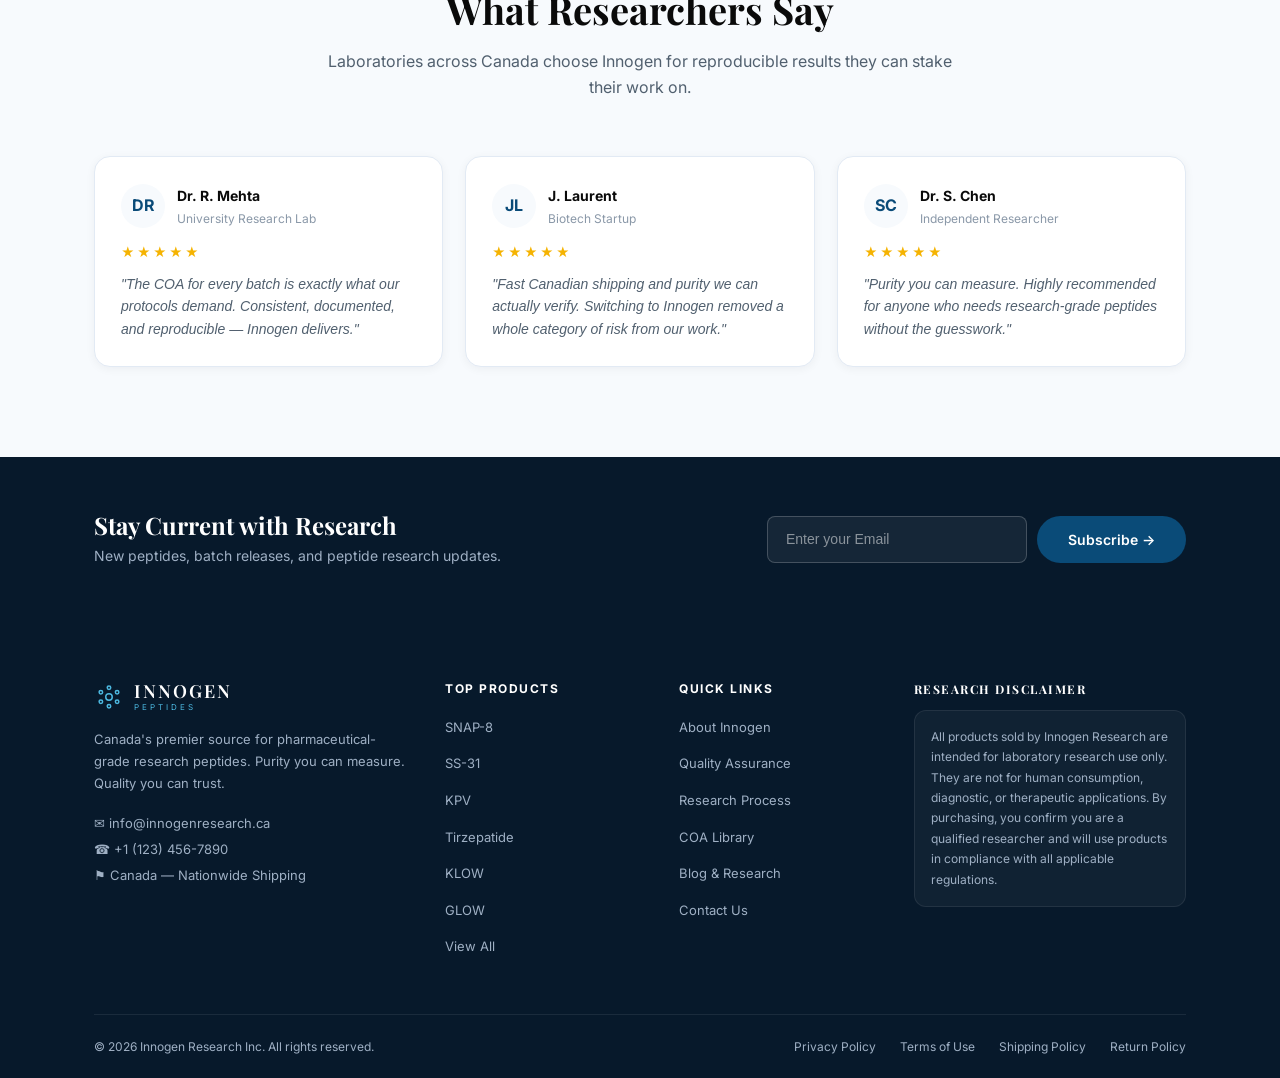
==== commit 3a1bfa3a: "Redesign About page with richer layout Fresh layout: hero with breadcrumb, overlapping certification" ====
--- a/about.html
+++ b/about.html
@@ -3,7 +3,7 @@
 <head>
   <meta charset="UTF-8" />
   <meta name="viewport" content="width=device-width, initial-scale=1.0" />
-  <title>About &amp; Contact — Innogen Research</title>
+  <title>About — Innogen Research</title>
   <link rel="preconnect" href="https://fonts.googleapis.com" />
   <link rel="preconnect" href="https://fonts.gstatic.com" crossorigin />
   <link href="https://fonts.googleapis.com/css2?family=Playfair+Display:wght@500;600;700;800&family=Inter:wght@400;500;600;700&display=swap" rel="stylesheet" />
@@ -33,21 +33,42 @@
   <!-- ===== Page hero ===== -->
   <header class="page-hero">
     <div class="container">
+      <div class="hero-breadcrumb"><a href="index.html">Home</a><span>/</span>About</div>
       <span class="eyebrow" style="color:var(--blue-accent)">About Innogen</span>
       <h1>Precision Peptides,<br>Built in Canada</h1>
-      <p>Founded by researchers, for researchers. Innogen Research exists to set a new standard of purity, transparency, and reliability in the research peptide industry.</p>
+      <p>Founded by researchers, for researchers. Innogen exists to set a new standard of purity, transparency, and reliability in the research peptide industry.</p>
     </div>
   </header>
 
-  <!-- ===== Story ===== -->
+  <!-- ===== Certifications bar (overlaps hero) ===== -->
+  <div class="container">
+    <div class="certs">
+      <div class="certs__title">
+        <strong>Held to a higher standard</strong>
+        <span>Every batch, independently verified</span>
+      </div>
+      <div class="certs__items">
+        <div class="cert-item"><strong>99%+ HPLC</strong><span>Purity verified</span></div>
+        <div class="cert-item"><strong>Mass Spec</strong><span>Identity confirmed</span></div>
+        <div class="cert-item"><strong>3rd-Party COA</strong><span>Every batch</span></div>
+        <div class="cert-item"><strong>GMP-Aligned</strong><span>Canadian facility</span></div>
+      </div>
+    </div>
+  </div>
+
+  <!-- ===== Our Story ===== -->
   <section class="section section--white">
     <div class="container about-split">
       <div>
-        <span class="eyebrow">Our Mission</span>
+        <span class="eyebrow">Our Story</span>
         <h2>The Standard We Refused to Compromise</h2>
-        <p>Innogen Research was founded on a simple frustration: too many research peptides on the market arrived with inconsistent purity, missing documentation, and no traceability. For serious laboratories, that's unacceptable.</p>
-        <p>We built a Canadian, GMP-aligned operation where every vial is synthesized via solid-phase peptide synthesis, purified by HPLC, and verified by mass spectrometry — with a third-party Certificate of Analysis available for every single batch.</p>
+        <p>Innogen Research was founded on a simple frustration: too many research peptides arrived with inconsistent purity, missing documentation, and no traceability. For serious laboratories, that's unacceptable.</p>
+        <p>So we built a Canadian, GMP-aligned operation where every vial is synthesized via solid-phase peptide synthesis, purified by HPLC, and verified by mass spectrometry — with a third-party Certificate of Analysis available for every single batch.</p>
         <p>Today, leading institutions across Canada rely on Innogen for peptides they can trust at the bench.</p>
+        <div style="display:flex;gap:14px;margin-top:24px">
+          <a href="shop.html" class="btn btn--primary">Browse Catalog &rarr;</a>
+          <a href="contact.html" class="btn btn--outline-dark">Talk to Our Team</a>
+        </div>
       </div>
       <div class="about-img">
         <svg width="90" height="90" viewBox="0 0 24 24" fill="none" stroke="currentColor" stroke-width="1.2"><path d="M9 2v6l-4 9a3 3 0 0 0 3 4h8a3 3 0 0 0 3-4l-4-9V2"/><path d="M8 2h8M7 16h10"/></svg>
@@ -55,30 +76,14 @@
     </div>
   </section>
 
-  <!-- ===== Values ===== -->
-  <section class="section section--light">
-    <div class="container">
-      <div class="section-head">
-        <span class="eyebrow">What Drives Us</span>
-        <h2>Our Core Values</h2>
-        <p>Three principles guide every decision we make — from sourcing raw materials to sealing the final vial.</p>
-      </div>
-      <div class="values-grid">
-        <div class="feature-card"><div class="ico"><svg width="22" height="22" viewBox="0 0 24 24" fill="none" stroke="currentColor" stroke-width="1.7"><circle cx="12" cy="12" r="9"/><path d="M9 12l2 2 4-4"/></svg></div><h3>Uncompromising Purity</h3><p>A 99%+ purity floor on every peptide, verified independently. No exceptions, no shortcuts.</p></div>
-        <div class="feature-card"><div class="ico"><svg width="22" height="22" viewBox="0 0 24 24" fill="none" stroke="currentColor" stroke-width="1.7"><path d="M3 12h18M12 3v18"/><circle cx="12" cy="12" r="9"/></svg></div><h3>Radical Transparency</h3><p>Every batch ships with a third-party COA. You see exactly what you're researching with.</p></div>
-        <div class="feature-card"><div class="ico"><svg width="22" height="22" viewBox="0 0 24 24" fill="none" stroke="currentColor" stroke-width="1.7"><path d="M3 21V8l9-5 9 5v13"/><path d="M9 21v-6h6v6"/></svg></div><h3>Made in Canada</h3><p>Domestic, GMP-aligned manufacturing means full traceability and a supply chain you can audit.</p></div>
-      </div>
-    </div>
-  </section>
-
-  <!-- ===== Quality stats band (reused) ===== -->
+  <!-- ===== Stats band ===== -->
   <section class="quality">
     <div class="container quality__grid">
       <div>
         <span class="eyebrow">By the Numbers</span>
         <h2>A Track Record<br><span class="accent">You Can Verify.</span></h2>
         <p>Our commitment to quality isn't a slogan — it's measured, documented, and repeated on every order we fulfill.</p>
-        <div class="quality__cta"><a href="shop.html" class="btn btn--light">Browse Catalog</a><a href="#contact" class="btn btn--outline">Contact Us</a></div>
+        <div class="quality__cta"><a href="shop.html" class="btn btn--light">Browse Catalog</a><a href="contact.html" class="btn btn--outline">Contact Us</a></div>
       </div>
       <div class="stats-grid">
         <div class="stat-box"><div class="num">99%+</div><div class="lbl">Average Purity</div></div>
@@ -89,28 +94,79 @@
     </div>
   </section>
 
-  <!-- ===== Contact ===== -->
-  <section class="section section--white" id="contact">
+  <!-- ===== How we work / Process ===== -->
+  <section class="section section--light">
     <div class="container">
       <div class="section-head">
-        <span class="eyebrow">Get in Touch</span>
-        <h2>Contact Our Research Team</h2>
-        <p>Questions about a product, a custom synthesis request, or a COA? We typically respond within one business day.</p>
-      </div>
-      <div class="contact-grid">
-        <form class="contact-form" onsubmit="return false;">
-          <input type="text" placeholder="Full Name" />
-          <input type="email" placeholder="Email Address" />
-          <input type="text" placeholder="Institution / Organization" />
-          <input type="text" placeholder="Subject" />
-          <textarea placeholder="Your message"></textarea>
-          <button class="btn btn--primary" style="align-self:flex-start">Send Message &rarr;</button>
-        </form>
-        <div class="contact-info">
-          <div class="info-row"><div class="ico"><svg width="20" height="20" viewBox="0 0 24 24" fill="none" stroke="currentColor" stroke-width="1.7"><rect x="3" y="5" width="18" height="14" rx="2"/><path d="M3 7l9 6 9-6"/></svg></div><div><strong>Email</strong><span>info@innogenresearch.ca</span></div></div>
-          <div class="info-row"><div class="ico"><svg width="20" height="20" viewBox="0 0 24 24" fill="none" stroke="currentColor" stroke-width="1.7"><path d="M22 16.9v3a2 2 0 0 1-2.2 2 19.8 19.8 0 0 1-8.6-3 19.5 19.5 0 0 1-6-6 19.8 19.8 0 0 1-3-8.6A2 2 0 0 1 4.1 2h3a2 2 0 0 1 2 1.7c.1 1 .4 1.9.7 2.8a2 2 0 0 1-.5 2.1L8.1 9.9a16 16 0 0 0 6 6l1.3-1.3a2 2 0 0 1 2.1-.5c.9.3 1.8.6 2.8.7a2 2 0 0 1 1.7 2.1z"/></svg></div><div><strong>Phone</strong><span>+1 (123) 456-7890</span></div></div>
-          <div class="info-row"><div class="ico"><svg width="20" height="20" viewBox="0 0 24 24" fill="none" stroke="currentColor" stroke-width="1.7"><path d="M21 10c0 7-9 12-9 12s-9-5-9-12a9 9 0 0 1 18 0z"/><circle cx="12" cy="10" r="3"/></svg></div><div><strong>Location</strong><span>Canada — Nationwide Shipping</span></div></div>
-          <div class="info-row"><div class="ico"><svg width="20" height="20" viewBox="0 0 24 24" fill="none" stroke="currentColor" stroke-width="1.7"><circle cx="12" cy="12" r="9"/><path d="M12 7v5l3 2"/></svg></div><div><strong>Hours</strong><span>Mon–Fri, 9am–5pm EST</span></div></div>
+        <span class="eyebrow">How We Work</span>
+        <h2>From Synthesis to Your Lab</h2>
+        <p>A transparent, end-to-end process engineered so that what arrives at your bench is exactly what the label says.</p>
+      </div>
+      <div class="steps">
+        <div class="step">
+          <div class="num-ico"><svg width="22" height="22" viewBox="0 0 24 24" fill="none" stroke="currentColor" stroke-width="1.7"><path d="M9 2v6l-4 9a3 3 0 0 0 3 4h8a3 3 0 0 0 3-4l-4-9V2"/></svg><span class="badge">1</span></div>
+          <h4>Synthesis</h4><p>Solid-phase peptide synthesis under controlled conditions.</p>
+        </div>
+        <div class="step">
+          <div class="num-ico"><svg width="22" height="22" viewBox="0 0 24 24" fill="none" stroke="currentColor" stroke-width="1.7"><path d="M3 12h4l3 8 4-16 3 8h4"/></svg><span class="badge">2</span></div>
+          <h4>Purification</h4><p>HPLC purification to a strict 99%+ purity floor.</p>
+        </div>
+        <div class="step">
+          <div class="num-ico"><svg width="22" height="22" viewBox="0 0 24 24" fill="none" stroke="currentColor" stroke-width="1.7"><circle cx="11" cy="11" r="7"/><path d="m21 21-4.3-4.3"/></svg><span class="badge">3</span></div>
+          <h4>Verification</h4><p>Mass spectrometry confirms identity and molecular weight.</p>
+        </div>
+        <div class="step">
+          <div class="num-ico"><svg width="22" height="22" viewBox="0 0 24 24" fill="none" stroke="currentColor" stroke-width="1.7"><path d="M14 2H6a2 2 0 0 0-2 2v16a2 2 0 0 0 2 2h12a2 2 0 0 0 2-2V8z"/><path d="M14 2v6h6M9 15l2 2 4-4"/></svg><span class="badge">4</span></div>
+          <h4>Documentation</h4><p>A third-party Certificate of Analysis for every batch.</p>
+        </div>
+        <div class="step">
+          <div class="num-ico"><svg width="22" height="22" viewBox="0 0 24 24" fill="none" stroke="currentColor" stroke-width="1.7"><rect x="1" y="3" width="15" height="13" rx="1"/><path d="M16 8h4l3 3v5h-7M5.5 18.5a2.5 2.5 0 1 0 0-.1zM18.5 18.5a2.5 2.5 0 1 0 0-.1z"/></svg><span class="badge">5</span></div>
+          <h4>Delivery</h4><p>Cold-chain, discreet shipping nationwide within 24 hours.</p>
+        </div>
+      </div>
+      <div class="process-cta"><a href="shop.html" class="btn btn--primary">See the Catalog &rarr;</a></div>
+    </div>
+  </section>
+
+  <!-- ===== Core Values ===== -->
+  <section class="section section--white">
+    <div class="container">
+      <div class="section-head">
+        <span class="eyebrow">What Drives Us</span>
+        <h2>Our Core Values</h2>
+        <p>Three principles guide every decision we make — from sourcing raw materials to sealing the final vial.</p>
+      </div>
+      <div class="values-grid">
+        <div class="feature-card"><div class="ico"><svg width="22" height="22" viewBox="0 0 24 24" fill="none" stroke="currentColor" stroke-width="1.7"><circle cx="12" cy="12" r="9"/><path d="M9 12l2 2 4-4"/></svg></div><h3>Uncompromising Purity</h3><p>A 99%+ purity floor on every peptide, verified independently. No exceptions, no shortcuts.</p></div>
+        <div class="feature-card"><div class="ico"><svg width="22" height="22" viewBox="0 0 24 24" fill="none" stroke="currentColor" stroke-width="1.7"><path d="M3 12h18M12 3v18"/><circle cx="12" cy="12" r="9"/></svg></div><h3>Radical Transparency</h3><p>Every batch ships with a third-party COA. You see exactly what you're researching with.</p></div>
+        <div class="feature-card"><div class="ico"><svg width="22" height="22" viewBox="0 0 24 24" fill="none" stroke="currentColor" stroke-width="1.7"><path d="M3 21V8l9-5 9 5v13"/><path d="M9 21v-6h6v6"/></svg></div><h3>Made in Canada</h3><p>Domestic, GMP-aligned manufacturing means full traceability and a supply chain you can audit.</p></div>
+      </div>
+    </div>
+  </section>
+
+  <!-- ===== Testimonials ===== -->
+  <section class="section section--light">
+    <div class="container">
+      <div class="section-head">
+        <span class="eyebrow">Trusted at the Bench</span>
+        <h2>What Researchers Say</h2>
+        <p>Laboratories across Canada choose Innogen for reproducible results they can stake their work on.</p>
+      </div>
+      <div class="testimonials-grid">
+        <div class="testimonial">
+          <div class="testimonial__head"><div class="testimonial__avatar">DR</div><div><strong>Dr. R. Mehta</strong><span style="display:block">University Research Lab</span></div></div>
+          <div class="stars">&#9733;&#9733;&#9733;&#9733;&#9733;</div>
+          <p>"The COA for every batch is exactly what our protocols demand. Consistent, documented, and reproducible — Innogen delivers."</p>
+        </div>
+        <div class="testimonial">
+          <div class="testimonial__head"><div class="testimonial__avatar">JL</div><div><strong>J. Laurent</strong><span style="display:block">Biotech Startup</span></div></div>
+          <div class="stars">&#9733;&#9733;&#9733;&#9733;&#9733;</div>
+          <p>"Fast Canadian shipping and purity we can actually verify. Switching to Innogen removed a whole category of risk from our work."</p>
+        </div>
+        <div class="testimonial">
+          <div class="testimonial__head"><div class="testimonial__avatar">SC</div><div><strong>Dr. S. Chen</strong><span style="display:block">Independent Researcher</span></div></div>
+          <div class="stars">&#9733;&#9733;&#9733;&#9733;&#9733;</div>
+          <p>"Purity you can measure. Highly recommended for anyone who needs research-grade peptides without the guesswork."</p>
         </div>
       </div>
     </div>
@@ -143,7 +199,7 @@
           <div class="contact">&#9993; info@innogenresearch.ca<br>&#9742; +1 (123) 456-7890<br>&#9873; Canada — Nationwide Shipping</div>
         </div>
         <div class="footer__col"><h4>Top Products</h4><ul><li><a href="shop.html">SNAP-8</a></li><li><a href="shop.html">SS-31</a></li><li><a href="shop.html">KPV</a></li><li><a href="shop.html">Tirzepatide</a></li><li><a href="shop.html">KLOW</a></li><li><a href="shop.html">GLOW</a></li><li><a href="shop.html">View All</a></li></ul></div>
-        <div class="footer__col"><h4>Quick Links</h4><ul><li><a href="about.html">About Innogen</a></li><li><a href="#">Quality Assurance</a></li><li><a href="index.html#process">Research Process</a></li><li><a href="shop.html">COA Library</a></li><li><a href="#">Blog &amp; Research</a></li><li><a href="about.html#contact">Contact Us</a></li></ul></div>
+        <div class="footer__col"><h4>Quick Links</h4><ul><li><a href="about.html">About Innogen</a></li><li><a href="#">Quality Assurance</a></li><li><a href="index.html#process">Research Process</a></li><li><a href="shop.html">COA Library</a></li><li><a href="#">Blog &amp; Research</a></li><li><a href="contact.html">Contact Us</a></li></ul></div>
         <div class="footer__disclaimer"><h4>Research Disclaimer</h4><div class="box">All products sold by Innogen Research are intended for laboratory research use only. They are not for human consumption, diagnostic, or therapeutic applications. By purchasing, you confirm you are a qualified researcher and will use products in compliance with all applicable regulations.</div></div>
       </div>
       <div class="footer__bottom">
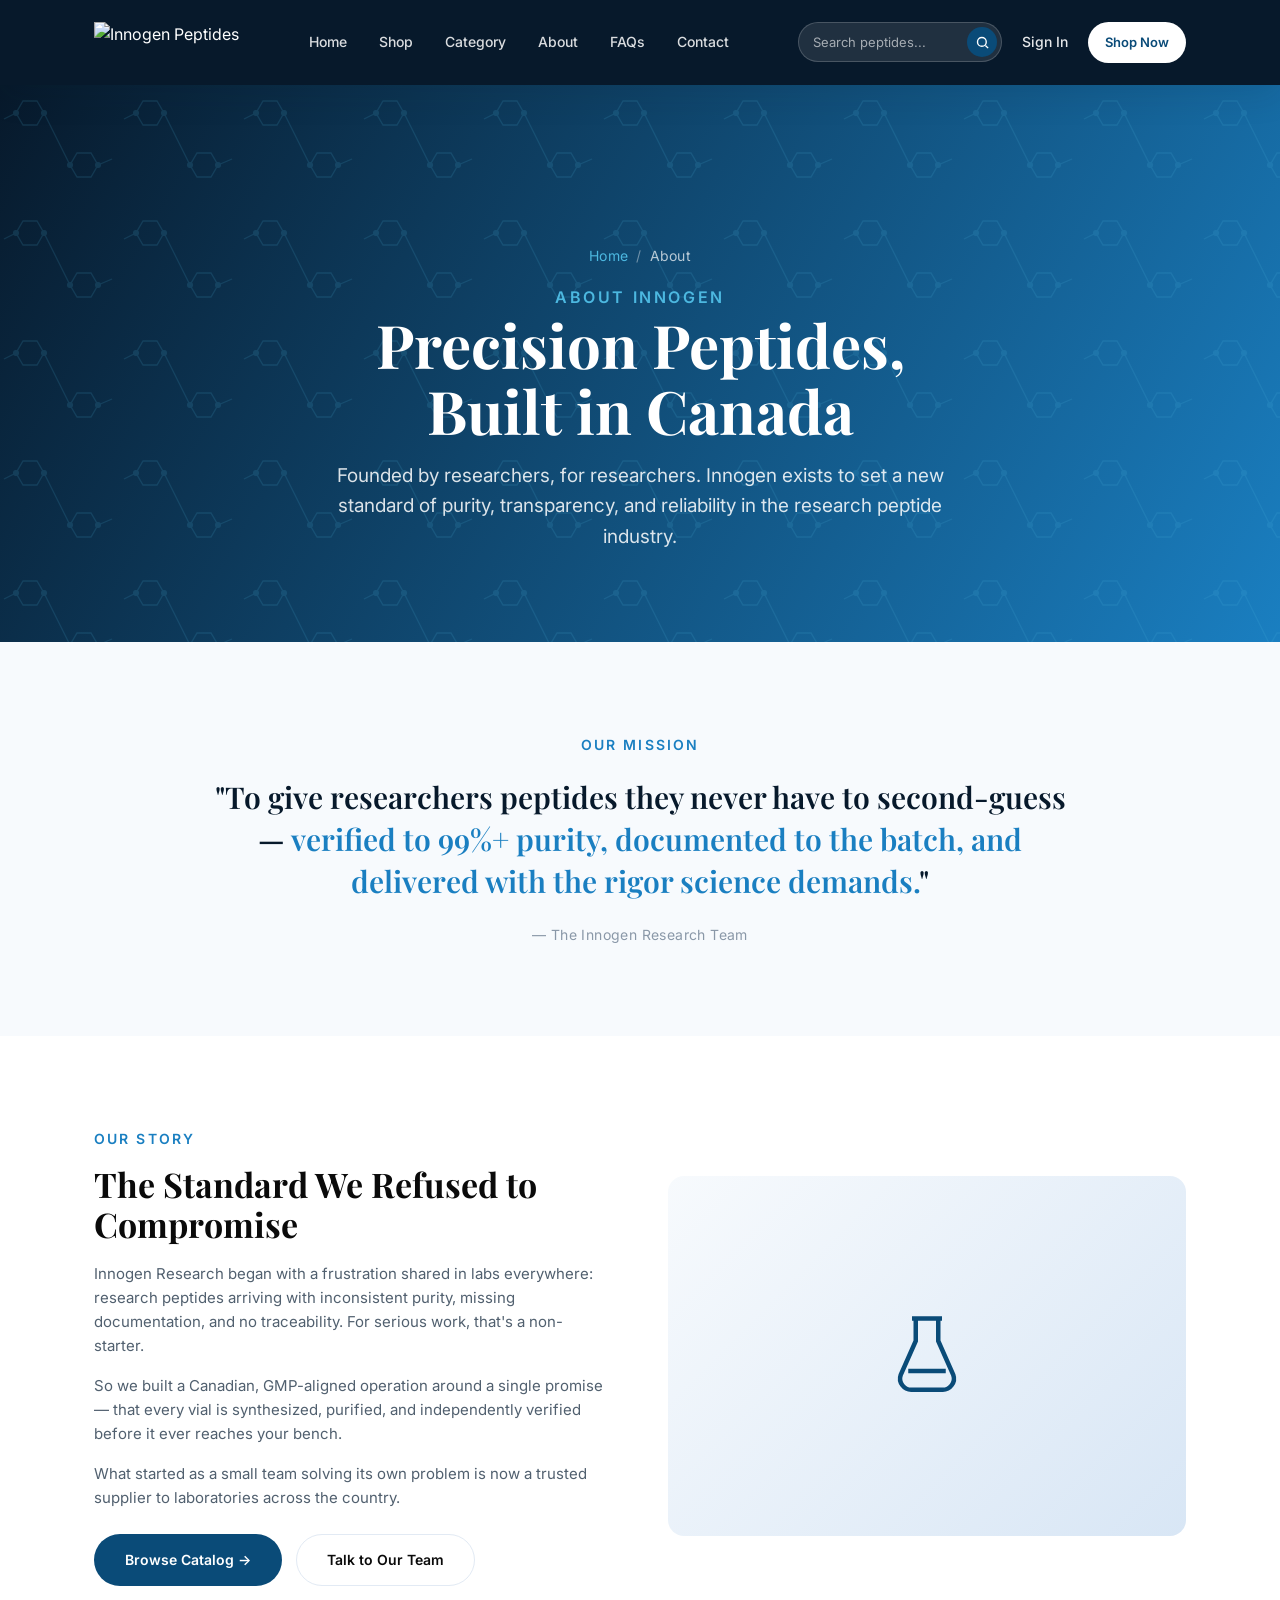
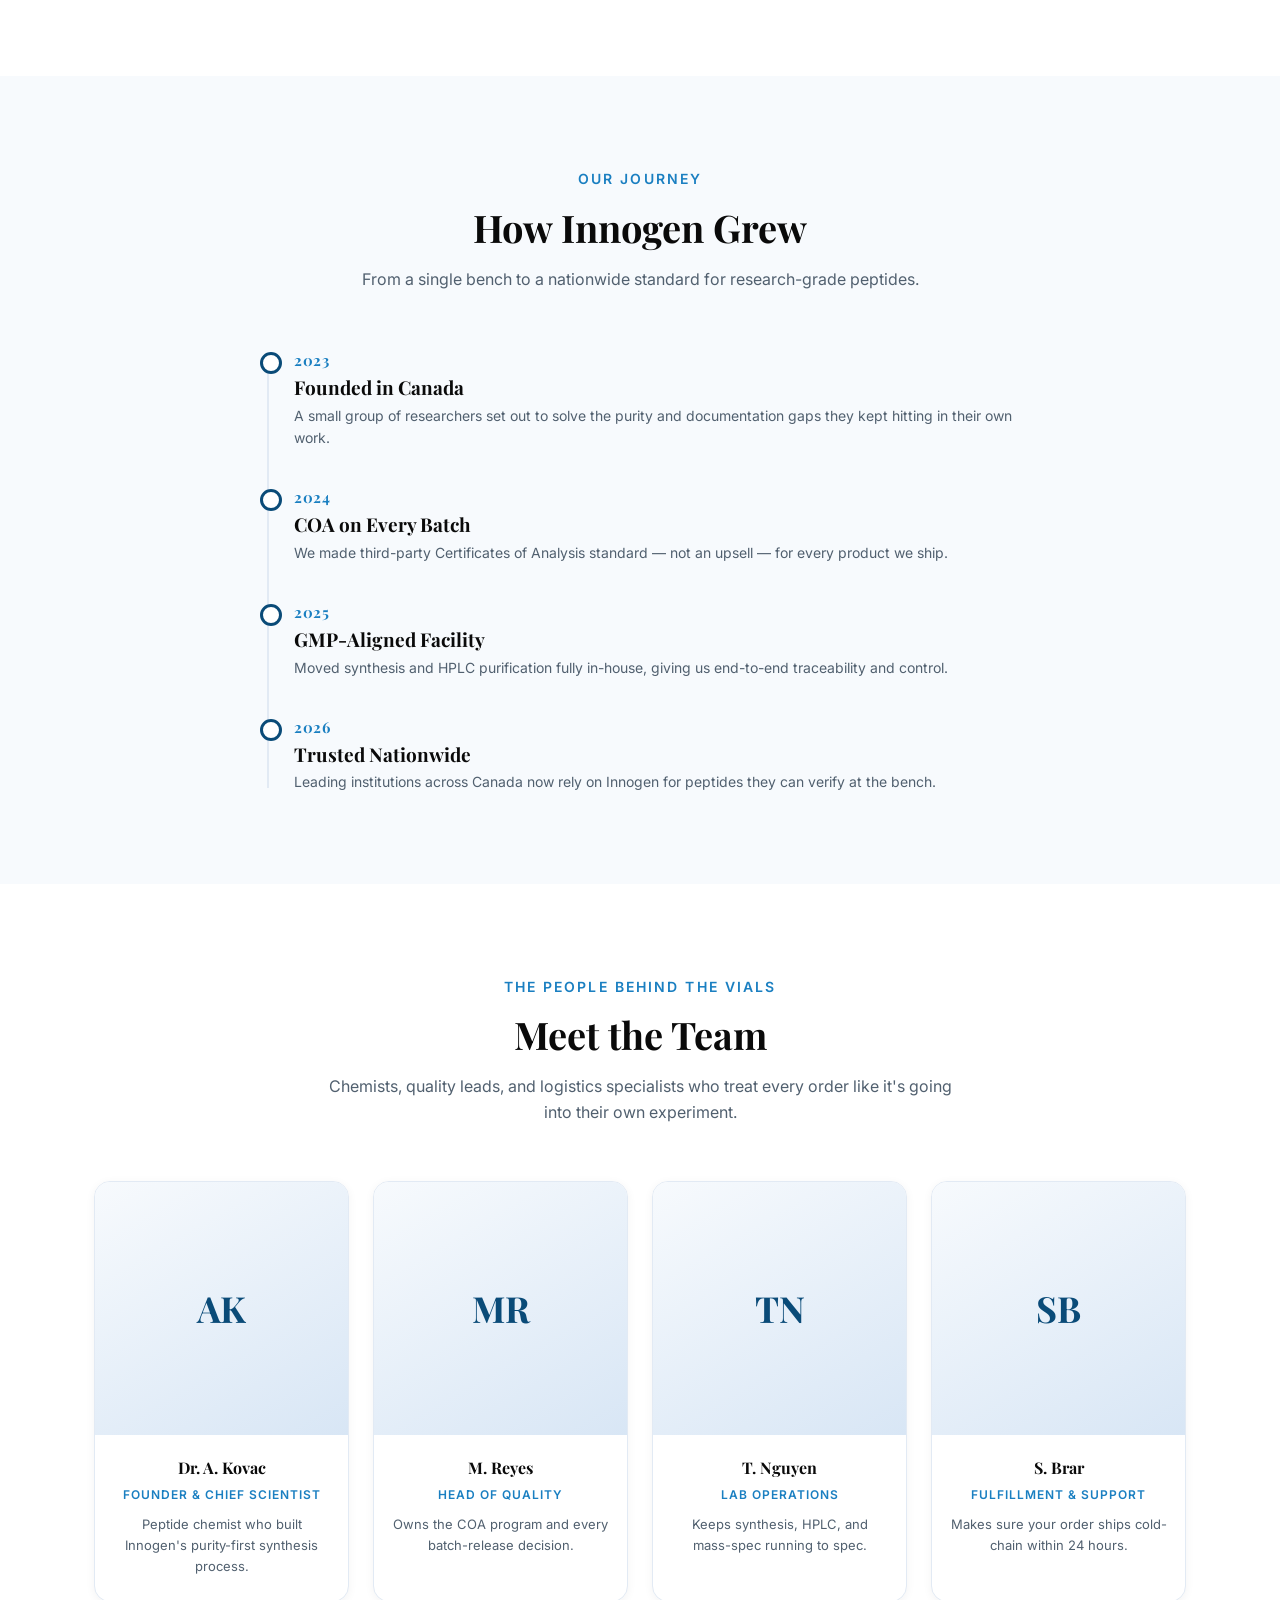
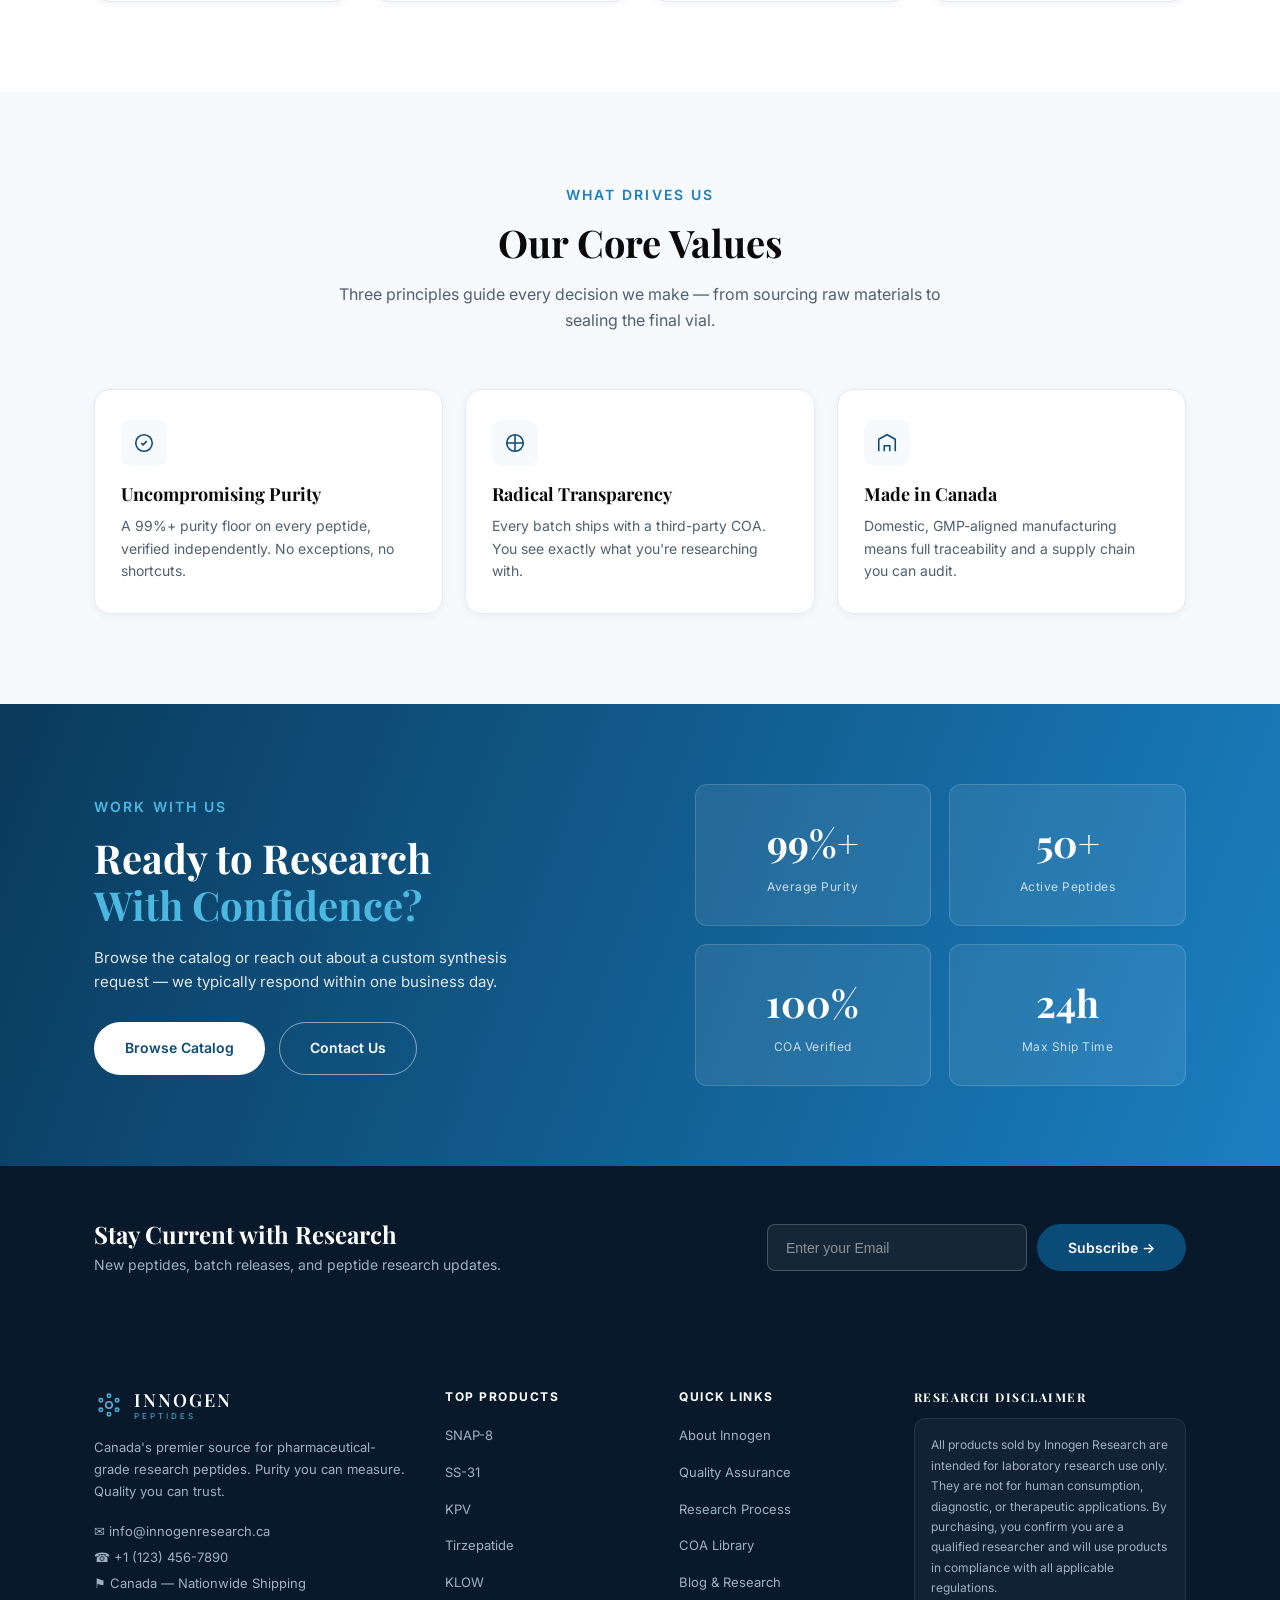
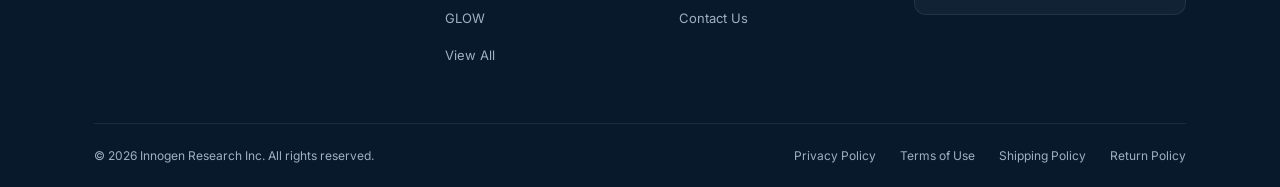
==== commit ba289c1a: "Add header search across site; rebuild About with a distinct layout - Add a search field + button to" ====
--- a/about.html
+++ b/about.html
@@ -7,7 +7,7 @@
   <link rel="preconnect" href="https://fonts.googleapis.com" />
   <link rel="preconnect" href="https://fonts.gstatic.com" crossorigin />
   <link href="https://fonts.googleapis.com/css2?family=Playfair+Display:wght@500;600;700;800&family=Inter:wght@400;500;600;700&display=swap" rel="stylesheet" />
-  <link rel="stylesheet" href="styles.css?v=20260604" />
+  <link rel="stylesheet" href="styles.css?v=20260606" />
 </head>
 <body>
 
@@ -24,6 +24,10 @@
         <a href="contact.html">Contact</a>
       </div>
       <div class="nav__right">
+        <form class="nav__search" onsubmit="return false;" role="search">
+          <input type="search" placeholder="Search peptides..." aria-label="Search peptides" />
+          <button type="submit" aria-label="Search"><svg width="15" height="15" viewBox="0 0 24 24" fill="none" stroke="currentColor" stroke-width="2.2"><circle cx="11" cy="11" r="7"/><path d="m21 21-4.3-4.3"/></svg></button>
+        </form>
         <a href="#" class="signin">Sign In</a>
         <a href="shop.html" class="btn btn--light btn--sm">Shop Now</a>
       </div>
@@ -40,21 +44,14 @@
     </div>
   </header>
 
-  <!-- ===== Certifications bar (overlaps hero) ===== -->
-  <div class="container">
-    <div class="certs">
-      <div class="certs__title">
-        <strong>Held to a higher standard</strong>
-        <span>Every batch, independently verified</span>
-      </div>
-      <div class="certs__items">
-        <div class="cert-item"><strong>99%+ HPLC</strong><span>Purity verified</span></div>
-        <div class="cert-item"><strong>Mass Spec</strong><span>Identity confirmed</span></div>
-        <div class="cert-item"><strong>3rd-Party COA</strong><span>Every batch</span></div>
-        <div class="cert-item"><strong>GMP-Aligned</strong><span>Canadian facility</span></div>
-      </div>
-    </div>
-  </div>
+  <!-- ===== Mission statement ===== -->
+  <section class="section mission">
+    <div class="container">
+      <span class="eyebrow">Our Mission</span>
+      <p class="mission__quote" style="margin-top:18px">"To give researchers peptides they never have to second-guess — <span class="accent">verified to 99%+ purity, documented to the batch, and delivered with the rigor science demands.</span>"</p>
+      <div class="mission__by">— The Innogen Research Team</div>
+    </div>
+  </section>
 
   <!-- ===== Our Story ===== -->
   <section class="section section--white">
@@ -62,9 +59,9 @@
       <div>
         <span class="eyebrow">Our Story</span>
         <h2>The Standard We Refused to Compromise</h2>
-        <p>Innogen Research was founded on a simple frustration: too many research peptides arrived with inconsistent purity, missing documentation, and no traceability. For serious laboratories, that's unacceptable.</p>
-        <p>So we built a Canadian, GMP-aligned operation where every vial is synthesized via solid-phase peptide synthesis, purified by HPLC, and verified by mass spectrometry — with a third-party Certificate of Analysis available for every single batch.</p>
-        <p>Today, leading institutions across Canada rely on Innogen for peptides they can trust at the bench.</p>
+        <p>Innogen Research began with a frustration shared in labs everywhere: research peptides arriving with inconsistent purity, missing documentation, and no traceability. For serious work, that's a non-starter.</p>
+        <p>So we built a Canadian, GMP-aligned operation around a single promise — that every vial is synthesized, purified, and independently verified before it ever reaches your bench.</p>
+        <p>What started as a small team solving its own problem is now a trusted supplier to laboratories across the country.</p>
         <div style="display:flex;gap:14px;margin-top:24px">
           <a href="shop.html" class="btn btn--primary">Browse Catalog &rarr;</a>
           <a href="contact.html" class="btn btn--outline-dark">Talk to Our Team</a>
@@ -76,13 +73,91 @@
     </div>
   </section>
 
-  <!-- ===== Stats band ===== -->
+  <!-- ===== Timeline / Our Journey ===== -->
+  <section class="section section--light">
+    <div class="container">
+      <div class="section-head">
+        <span class="eyebrow">Our Journey</span>
+        <h2>How Innogen Grew</h2>
+        <p>From a single bench to a nationwide standard for research-grade peptides.</p>
+      </div>
+      <div class="timeline">
+        <div class="tl-item">
+          <div class="tl-year">2023</div>
+          <h4>Founded in Canada</h4>
+          <p>A small group of researchers set out to solve the purity and documentation gaps they kept hitting in their own work.</p>
+        </div>
+        <div class="tl-item">
+          <div class="tl-year">2024</div>
+          <h4>COA on Every Batch</h4>
+          <p>We made third-party Certificates of Analysis standard — not an upsell — for every product we ship.</p>
+        </div>
+        <div class="tl-item">
+          <div class="tl-year">2025</div>
+          <h4>GMP-Aligned Facility</h4>
+          <p>Moved synthesis and HPLC purification fully in-house, giving us end-to-end traceability and control.</p>
+        </div>
+        <div class="tl-item">
+          <div class="tl-year">2026</div>
+          <h4>Trusted Nationwide</h4>
+          <p>Leading institutions across Canada now rely on Innogen for peptides they can verify at the bench.</p>
+        </div>
+      </div>
+    </div>
+  </section>
+
+  <!-- ===== Meet the team ===== -->
+  <section class="section section--white">
+    <div class="container">
+      <div class="section-head">
+        <span class="eyebrow">The People Behind the Vials</span>
+        <h2>Meet the Team</h2>
+        <p>Chemists, quality leads, and logistics specialists who treat every order like it's going into their own experiment.</p>
+      </div>
+      <div class="team-grid">
+        <div class="team-card">
+          <div class="team-card__photo">AK</div>
+          <div class="team-card__body"><strong>Dr. A. Kovac</strong><span class="role">Founder & Chief Scientist</span><p>Peptide chemist who built Innogen's purity-first synthesis process.</p></div>
+        </div>
+        <div class="team-card">
+          <div class="team-card__photo">MR</div>
+          <div class="team-card__body"><strong>M. Reyes</strong><span class="role">Head of Quality</span><p>Owns the COA program and every batch-release decision.</p></div>
+        </div>
+        <div class="team-card">
+          <div class="team-card__photo">TN</div>
+          <div class="team-card__body"><strong>T. Nguyen</strong><span class="role">Lab Operations</span><p>Keeps synthesis, HPLC, and mass-spec running to spec.</p></div>
+        </div>
+        <div class="team-card">
+          <div class="team-card__photo">SB</div>
+          <div class="team-card__body"><strong>S. Brar</strong><span class="role">Fulfillment & Support</span><p>Makes sure your order ships cold-chain within 24 hours.</p></div>
+        </div>
+      </div>
+    </div>
+  </section>
+
+  <!-- ===== Core Values ===== -->
+  <section class="section section--light">
+    <div class="container">
+      <div class="section-head">
+        <span class="eyebrow">What Drives Us</span>
+        <h2>Our Core Values</h2>
+        <p>Three principles guide every decision we make — from sourcing raw materials to sealing the final vial.</p>
+      </div>
+      <div class="values-grid">
+        <div class="feature-card"><div class="ico"><svg width="22" height="22" viewBox="0 0 24 24" fill="none" stroke="currentColor" stroke-width="1.7"><circle cx="12" cy="12" r="9"/><path d="M9 12l2 2 4-4"/></svg></div><h3>Uncompromising Purity</h3><p>A 99%+ purity floor on every peptide, verified independently. No exceptions, no shortcuts.</p></div>
+        <div class="feature-card"><div class="ico"><svg width="22" height="22" viewBox="0 0 24 24" fill="none" stroke="currentColor" stroke-width="1.7"><path d="M3 12h18M12 3v18"/><circle cx="12" cy="12" r="9"/></svg></div><h3>Radical Transparency</h3><p>Every batch ships with a third-party COA. You see exactly what you're researching with.</p></div>
+        <div class="feature-card"><div class="ico"><svg width="22" height="22" viewBox="0 0 24 24" fill="none" stroke="currentColor" stroke-width="1.7"><path d="M3 21V8l9-5 9 5v13"/><path d="M9 21v-6h6v6"/></svg></div><h3>Made in Canada</h3><p>Domestic, GMP-aligned manufacturing means full traceability and a supply chain you can audit.</p></div>
+      </div>
+    </div>
+  </section>
+
+  <!-- ===== CTA band ===== -->
   <section class="quality">
     <div class="container quality__grid">
       <div>
-        <span class="eyebrow">By the Numbers</span>
-        <h2>A Track Record<br><span class="accent">You Can Verify.</span></h2>
-        <p>Our commitment to quality isn't a slogan — it's measured, documented, and repeated on every order we fulfill.</p>
+        <span class="eyebrow">Work With Us</span>
+        <h2>Ready to Research<br><span class="accent">With Confidence?</span></h2>
+        <p>Browse the catalog or reach out about a custom synthesis request — we typically respond within one business day.</p>
         <div class="quality__cta"><a href="shop.html" class="btn btn--light">Browse Catalog</a><a href="contact.html" class="btn btn--outline">Contact Us</a></div>
       </div>
       <div class="stats-grid">
@@ -90,84 +165,6 @@
         <div class="stat-box"><div class="num">50+</div><div class="lbl">Active Peptides</div></div>
         <div class="stat-box"><div class="num">100%</div><div class="lbl">COA Verified</div></div>
         <div class="stat-box"><div class="num">24h</div><div class="lbl">Max Ship Time</div></div>
-      </div>
-    </div>
-  </section>
-
-  <!-- ===== How we work / Process ===== -->
-  <section class="section section--light">
-    <div class="container">
-      <div class="section-head">
-        <span class="eyebrow">How We Work</span>
-        <h2>From Synthesis to Your Lab</h2>
-        <p>A transparent, end-to-end process engineered so that what arrives at your bench is exactly what the label says.</p>
-      </div>
-      <div class="steps">
-        <div class="step">
-          <div class="num-ico"><svg width="22" height="22" viewBox="0 0 24 24" fill="none" stroke="currentColor" stroke-width="1.7"><path d="M9 2v6l-4 9a3 3 0 0 0 3 4h8a3 3 0 0 0 3-4l-4-9V2"/></svg><span class="badge">1</span></div>
-          <h4>Synthesis</h4><p>Solid-phase peptide synthesis under controlled conditions.</p>
-        </div>
-        <div class="step">
-          <div class="num-ico"><svg width="22" height="22" viewBox="0 0 24 24" fill="none" stroke="currentColor" stroke-width="1.7"><path d="M3 12h4l3 8 4-16 3 8h4"/></svg><span class="badge">2</span></div>
-          <h4>Purification</h4><p>HPLC purification to a strict 99%+ purity floor.</p>
-        </div>
-        <div class="step">
-          <div class="num-ico"><svg width="22" height="22" viewBox="0 0 24 24" fill="none" stroke="currentColor" stroke-width="1.7"><circle cx="11" cy="11" r="7"/><path d="m21 21-4.3-4.3"/></svg><span class="badge">3</span></div>
-          <h4>Verification</h4><p>Mass spectrometry confirms identity and molecular weight.</p>
-        </div>
-        <div class="step">
-          <div class="num-ico"><svg width="22" height="22" viewBox="0 0 24 24" fill="none" stroke="currentColor" stroke-width="1.7"><path d="M14 2H6a2 2 0 0 0-2 2v16a2 2 0 0 0 2 2h12a2 2 0 0 0 2-2V8z"/><path d="M14 2v6h6M9 15l2 2 4-4"/></svg><span class="badge">4</span></div>
-          <h4>Documentation</h4><p>A third-party Certificate of Analysis for every batch.</p>
-        </div>
-        <div class="step">
-          <div class="num-ico"><svg width="22" height="22" viewBox="0 0 24 24" fill="none" stroke="currentColor" stroke-width="1.7"><rect x="1" y="3" width="15" height="13" rx="1"/><path d="M16 8h4l3 3v5h-7M5.5 18.5a2.5 2.5 0 1 0 0-.1zM18.5 18.5a2.5 2.5 0 1 0 0-.1z"/></svg><span class="badge">5</span></div>
-          <h4>Delivery</h4><p>Cold-chain, discreet shipping nationwide within 24 hours.</p>
-        </div>
-      </div>
-      <div class="process-cta"><a href="shop.html" class="btn btn--primary">See the Catalog &rarr;</a></div>
-    </div>
-  </section>
-
-  <!-- ===== Core Values ===== -->
-  <section class="section section--white">
-    <div class="container">
-      <div class="section-head">
-        <span class="eyebrow">What Drives Us</span>
-        <h2>Our Core Values</h2>
-        <p>Three principles guide every decision we make — from sourcing raw materials to sealing the final vial.</p>
-      </div>
-      <div class="values-grid">
-        <div class="feature-card"><div class="ico"><svg width="22" height="22" viewBox="0 0 24 24" fill="none" stroke="currentColor" stroke-width="1.7"><circle cx="12" cy="12" r="9"/><path d="M9 12l2 2 4-4"/></svg></div><h3>Uncompromising Purity</h3><p>A 99%+ purity floor on every peptide, verified independently. No exceptions, no shortcuts.</p></div>
-        <div class="feature-card"><div class="ico"><svg width="22" height="22" viewBox="0 0 24 24" fill="none" stroke="currentColor" stroke-width="1.7"><path d="M3 12h18M12 3v18"/><circle cx="12" cy="12" r="9"/></svg></div><h3>Radical Transparency</h3><p>Every batch ships with a third-party COA. You see exactly what you're researching with.</p></div>
-        <div class="feature-card"><div class="ico"><svg width="22" height="22" viewBox="0 0 24 24" fill="none" stroke="currentColor" stroke-width="1.7"><path d="M3 21V8l9-5 9 5v13"/><path d="M9 21v-6h6v6"/></svg></div><h3>Made in Canada</h3><p>Domestic, GMP-aligned manufacturing means full traceability and a supply chain you can audit.</p></div>
-      </div>
-    </div>
-  </section>
-
-  <!-- ===== Testimonials ===== -->
-  <section class="section section--light">
-    <div class="container">
-      <div class="section-head">
-        <span class="eyebrow">Trusted at the Bench</span>
-        <h2>What Researchers Say</h2>
-        <p>Laboratories across Canada choose Innogen for reproducible results they can stake their work on.</p>
-      </div>
-      <div class="testimonials-grid">
-        <div class="testimonial">
-          <div class="testimonial__head"><div class="testimonial__avatar">DR</div><div><strong>Dr. R. Mehta</strong><span style="display:block">University Research Lab</span></div></div>
-          <div class="stars">&#9733;&#9733;&#9733;&#9733;&#9733;</div>
-          <p>"The COA for every batch is exactly what our protocols demand. Consistent, documented, and reproducible — Innogen delivers."</p>
-        </div>
-        <div class="testimonial">
-          <div class="testimonial__head"><div class="testimonial__avatar">JL</div><div><strong>J. Laurent</strong><span style="display:block">Biotech Startup</span></div></div>
-          <div class="stars">&#9733;&#9733;&#9733;&#9733;&#9733;</div>
-          <p>"Fast Canadian shipping and purity we can actually verify. Switching to Innogen removed a whole category of risk from our work."</p>
-        </div>
-        <div class="testimonial">
-          <div class="testimonial__head"><div class="testimonial__avatar">SC</div><div><strong>Dr. S. Chen</strong><span style="display:block">Independent Researcher</span></div></div>
-          <div class="stars">&#9733;&#9733;&#9733;&#9733;&#9733;</div>
-          <p>"Purity you can measure. Highly recommended for anyone who needs research-grade peptides without the guesswork."</p>
-        </div>
       </div>
     </div>
   </section>
--- a/styles.css
+++ b/styles.css
@@ -546,6 +546,81 @@
   .hero__cta, .newsletter__form { flex-direction: column; }
 }
 
+/* ---------------- Header search ---------------- */
+.nav__search {
+  display: flex; align-items: center; gap: 4px;
+  background: rgba(255,255,255,0.10);
+  border: 1px solid rgba(255,255,255,0.18);
+  border-radius: var(--radius-pill);
+  padding: 4px 4px 4px 14px;
+}
+.nav__search input {
+  background: transparent; border: none; outline: none;
+  color: #fff; font-family: var(--font-body); font-size: 13px; width: 150px;
+}
+.nav__search input::placeholder { color: rgba(255,255,255,0.6); }
+.nav__search button {
+  width: 30px; height: 30px; flex-shrink: 0;
+  border: none; border-radius: 50%;
+  background: var(--blue-primary); color: #fff;
+  display: grid; place-items: center; cursor: pointer;
+  transition: background 0.2s;
+}
+.nav__search button:hover { background: var(--blue-mid); }
+@media (max-width: 1100px) { .nav__search input { width: 110px; } }
+@media (max-width: 980px) { .nav__search { display: none; } }
+
+/* ---------------- About: mission quote ---------------- */
+.mission {
+  background: var(--blue-soft);
+  text-align: center;
+}
+.mission__quote {
+  max-width: 860px; margin: 0 auto;
+  font-family: var(--font-head); font-weight: 600;
+  font-size: 30px; line-height: 1.4; color: var(--navy-deep);
+}
+.mission__quote .accent { color: var(--blue-mid); }
+.mission__by { margin-top: 22px; font-size: 14px; color: var(--text-muted); letter-spacing: 0.4px; }
+
+/* ---------------- About: timeline ---------------- */
+.timeline { max-width: 760px; margin: 0 auto; position: relative; padding-left: 34px; }
+.timeline::before {
+  content: ""; position: absolute; left: 7px; top: 6px; bottom: 6px;
+  width: 2px; background: var(--border);
+}
+.tl-item { position: relative; padding-bottom: 36px; }
+.tl-item:last-child { padding-bottom: 0; }
+.tl-item::before {
+  content: ""; position: absolute; left: -34px; top: 4px;
+  width: 16px; height: 16px; border-radius: 50%;
+  background: #fff; border: 3px solid var(--blue-primary);
+}
+.tl-item .tl-year { font-family: var(--font-head); font-weight: 700; color: var(--blue-mid); font-size: 15px; letter-spacing: 0.5px; }
+.tl-item h4 { font-size: 19px; margin: 4px 0 6px; color: var(--text-dark); }
+.tl-item p { font-size: 14px; }
+
+/* ---------------- About: team ---------------- */
+.team-grid { display: grid; grid-template-columns: repeat(4, 1fr); gap: 24px; }
+.team-card {
+  background: #fff; border: 1px solid var(--border); border-radius: var(--radius-lg);
+  overflow: hidden; text-align: center; box-shadow: var(--shadow-sm);
+  transition: transform 0.2s, box-shadow 0.2s;
+}
+.team-card:hover { transform: translateY(-4px); box-shadow: var(--shadow-md); }
+.team-card__photo {
+  aspect-ratio: 1 / 1;
+  background: linear-gradient(150deg, var(--blue-soft) 0%, #d8e6f5 100%);
+  display: grid; place-items: center;
+  font-family: var(--font-head); font-weight: 700; font-size: 36px; color: var(--blue-primary);
+}
+.team-card__body { padding: 20px 18px 24px; }
+.team-card__body strong { display: block; font-size: 16px; color: var(--text-dark); font-family: var(--font-head); }
+.team-card__body .role { display: block; font-size: 12px; letter-spacing: 1px; text-transform: uppercase; color: var(--blue-mid); margin: 4px 0 10px; font-weight: 600; }
+.team-card__body p { font-size: 13px; }
+@media (max-width: 980px) { .team-grid { grid-template-columns: repeat(2, 1fr); } }
+@media (max-width: 520px) { .team-grid { grid-template-columns: 1fr; } }
+
 /* ---------------- Promo strip (service highlights) ---------------- */
 .promo-strip { border-top: 1px solid var(--border); border-bottom: 1px solid var(--border); padding: 30px 0; background: #fff; }
 .promo-strip__grid { display: grid; grid-template-columns: repeat(4, 1fr); }
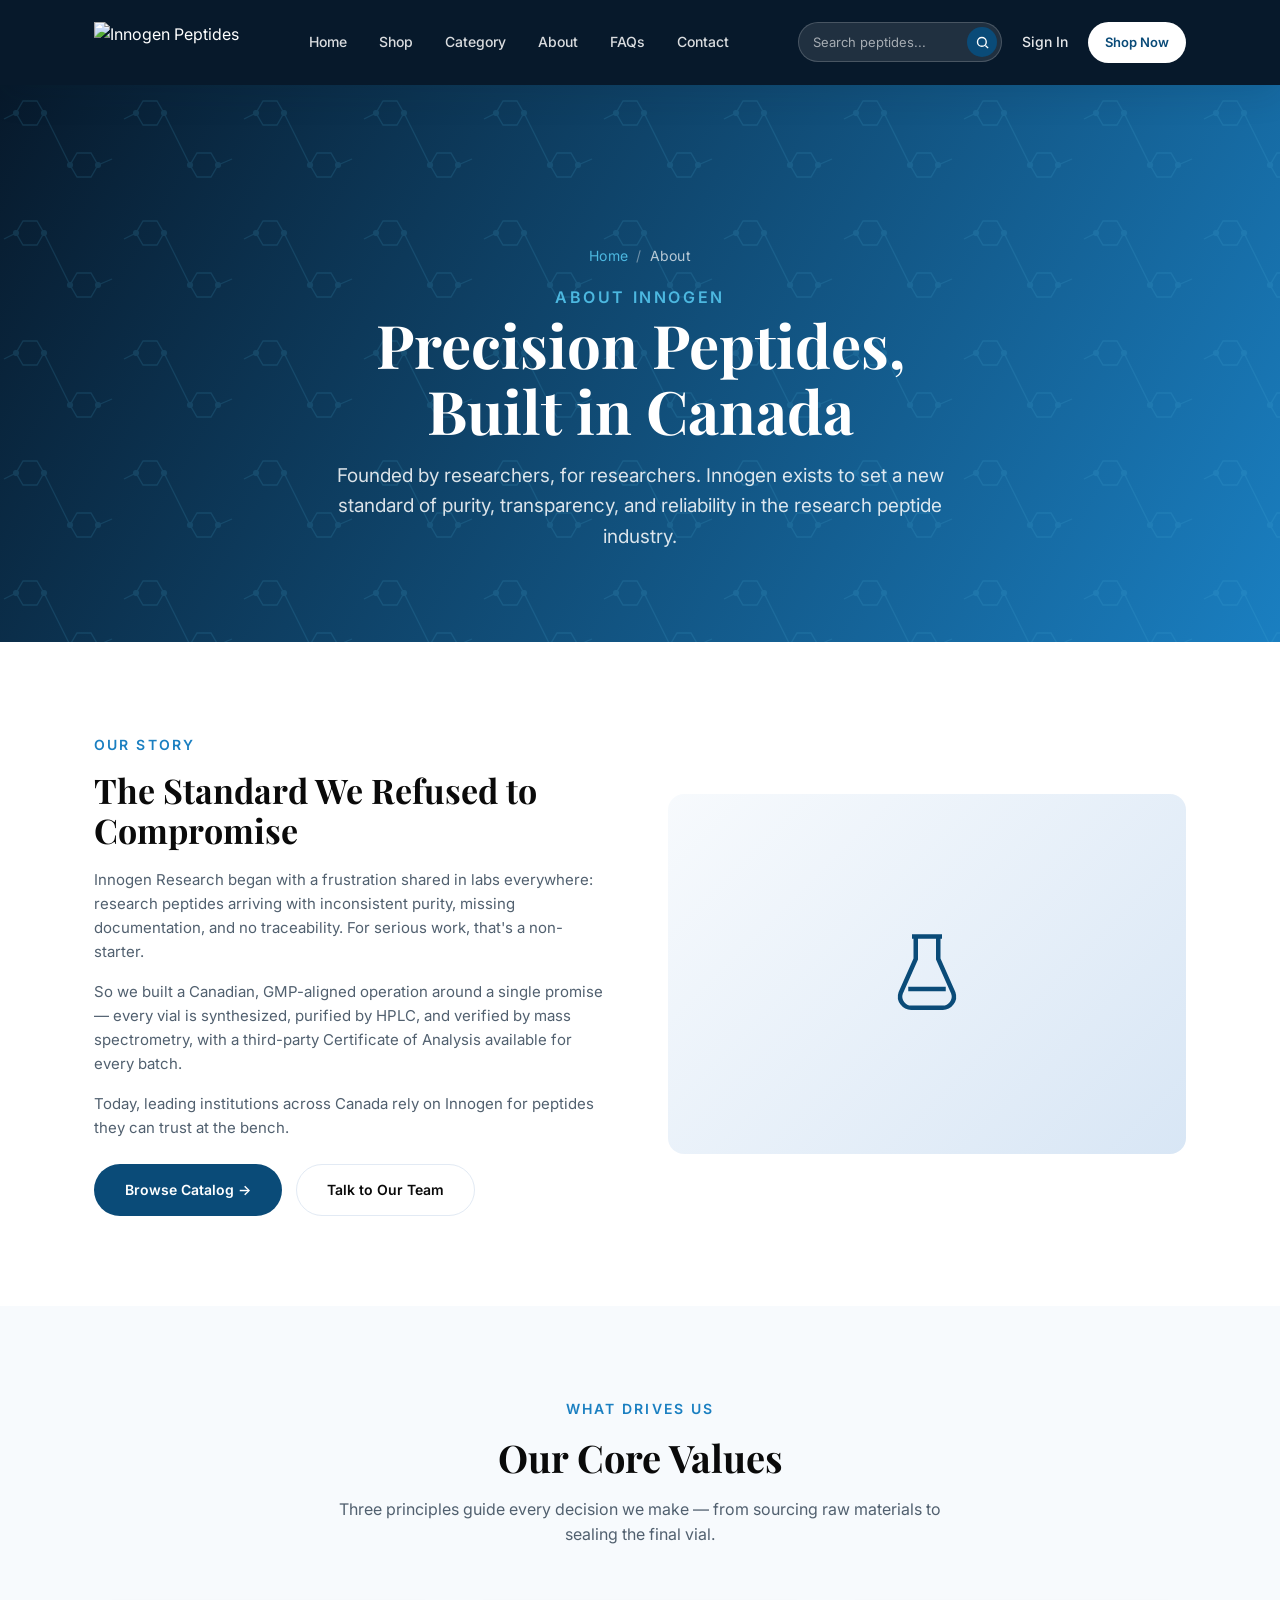
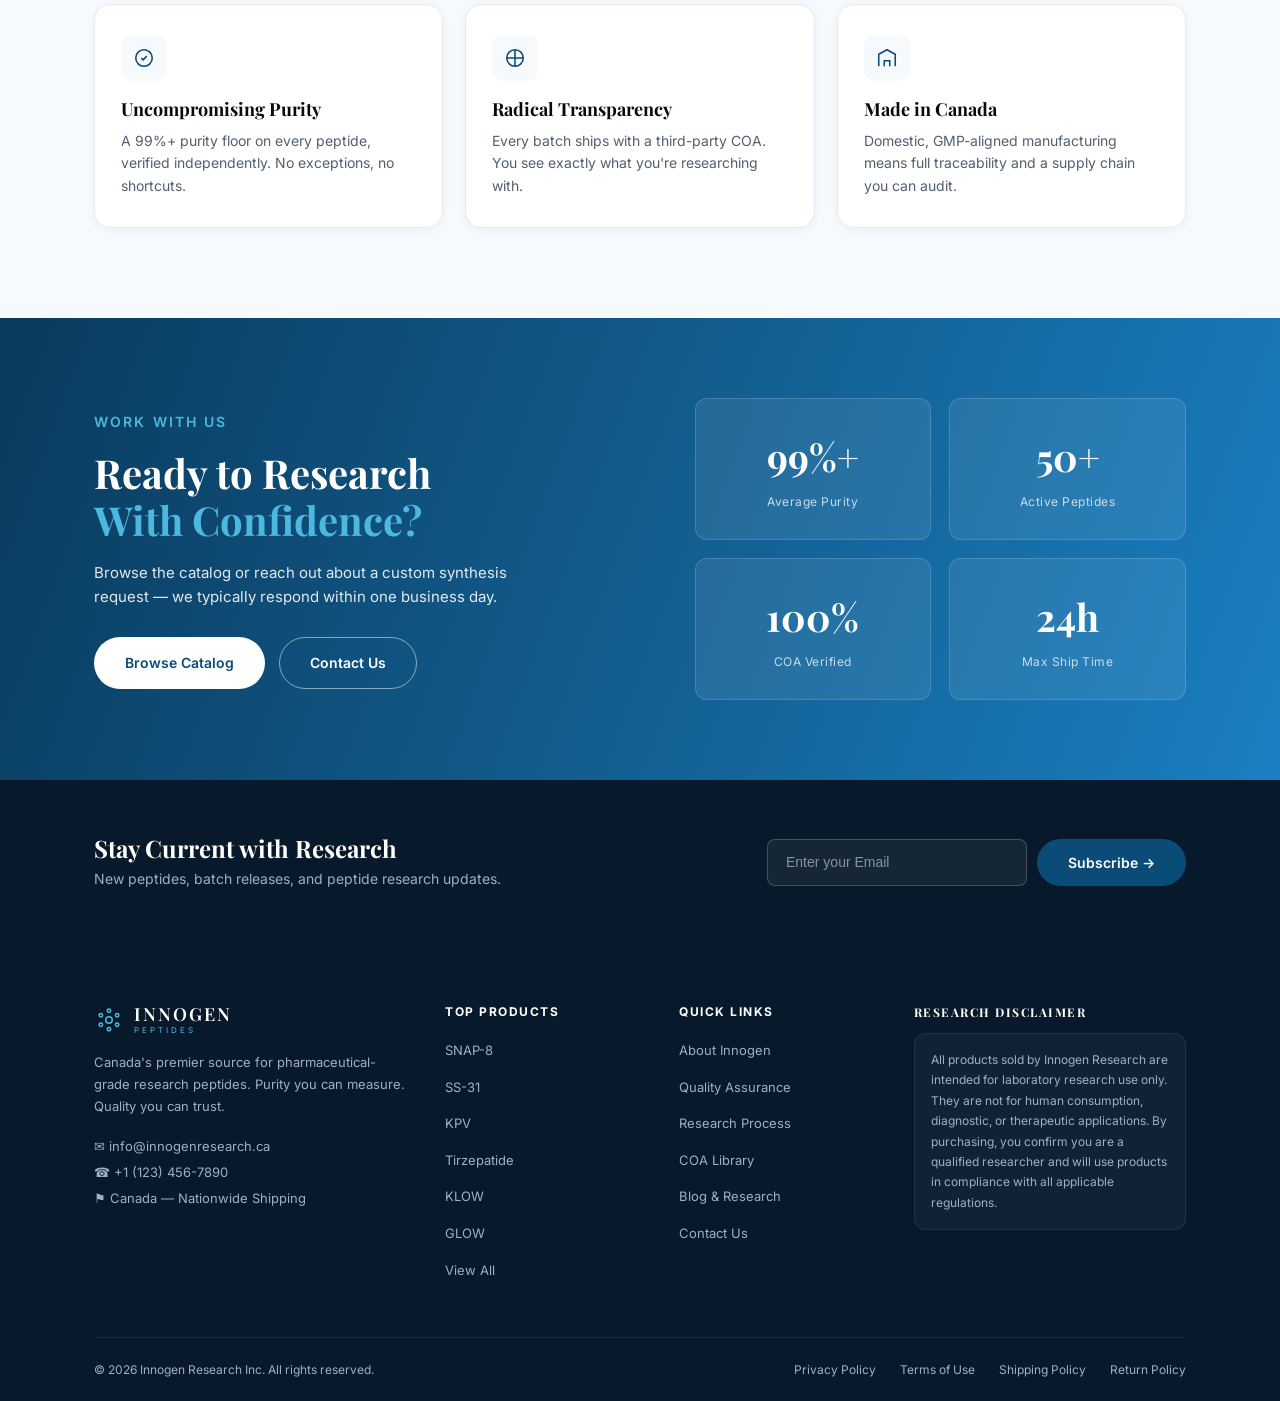
==== commit b8bcedc2: "Simplify About page: remove certifications bar, trim to core sections Drop the overlapping certs bar" ====
--- a/about.html
+++ b/about.html
@@ -7,7 +7,7 @@
   <link rel="preconnect" href="https://fonts.googleapis.com" />
   <link rel="preconnect" href="https://fonts.gstatic.com" crossorigin />
   <link href="https://fonts.googleapis.com/css2?family=Playfair+Display:wght@500;600;700;800&family=Inter:wght@400;500;600;700&display=swap" rel="stylesheet" />
-  <link rel="stylesheet" href="styles.css?v=20260606" />
+  <link rel="stylesheet" href="styles.css?v=20260606b" />
 </head>
 <body>
 
@@ -44,15 +44,6 @@
     </div>
   </header>
 
-  <!-- ===== Mission statement ===== -->
-  <section class="section mission">
-    <div class="container">
-      <span class="eyebrow">Our Mission</span>
-      <p class="mission__quote" style="margin-top:18px">"To give researchers peptides they never have to second-guess — <span class="accent">verified to 99%+ purity, documented to the batch, and delivered with the rigor science demands.</span>"</p>
-      <div class="mission__by">— The Innogen Research Team</div>
-    </div>
-  </section>
-
   <!-- ===== Our Story ===== -->
   <section class="section section--white">
     <div class="container about-split">
@@ -60,8 +51,8 @@
         <span class="eyebrow">Our Story</span>
         <h2>The Standard We Refused to Compromise</h2>
         <p>Innogen Research began with a frustration shared in labs everywhere: research peptides arriving with inconsistent purity, missing documentation, and no traceability. For serious work, that's a non-starter.</p>
-        <p>So we built a Canadian, GMP-aligned operation around a single promise — that every vial is synthesized, purified, and independently verified before it ever reaches your bench.</p>
-        <p>What started as a small team solving its own problem is now a trusted supplier to laboratories across the country.</p>
+        <p>So we built a Canadian, GMP-aligned operation around a single promise — every vial is synthesized, purified by HPLC, and verified by mass spectrometry, with a third-party Certificate of Analysis available for every batch.</p>
+        <p>Today, leading institutions across Canada rely on Innogen for peptides they can trust at the bench.</p>
         <div style="display:flex;gap:14px;margin-top:24px">
           <a href="shop.html" class="btn btn--primary">Browse Catalog &rarr;</a>
           <a href="contact.html" class="btn btn--outline-dark">Talk to Our Team</a>
@@ -69,68 +60,6 @@
       </div>
       <div class="about-img">
         <svg width="90" height="90" viewBox="0 0 24 24" fill="none" stroke="currentColor" stroke-width="1.2"><path d="M9 2v6l-4 9a3 3 0 0 0 3 4h8a3 3 0 0 0 3-4l-4-9V2"/><path d="M8 2h8M7 16h10"/></svg>
-      </div>
-    </div>
-  </section>
-
-  <!-- ===== Timeline / Our Journey ===== -->
-  <section class="section section--light">
-    <div class="container">
-      <div class="section-head">
-        <span class="eyebrow">Our Journey</span>
-        <h2>How Innogen Grew</h2>
-        <p>From a single bench to a nationwide standard for research-grade peptides.</p>
-      </div>
-      <div class="timeline">
-        <div class="tl-item">
-          <div class="tl-year">2023</div>
-          <h4>Founded in Canada</h4>
-          <p>A small group of researchers set out to solve the purity and documentation gaps they kept hitting in their own work.</p>
-        </div>
-        <div class="tl-item">
-          <div class="tl-year">2024</div>
-          <h4>COA on Every Batch</h4>
-          <p>We made third-party Certificates of Analysis standard — not an upsell — for every product we ship.</p>
-        </div>
-        <div class="tl-item">
-          <div class="tl-year">2025</div>
-          <h4>GMP-Aligned Facility</h4>
-          <p>Moved synthesis and HPLC purification fully in-house, giving us end-to-end traceability and control.</p>
-        </div>
-        <div class="tl-item">
-          <div class="tl-year">2026</div>
-          <h4>Trusted Nationwide</h4>
-          <p>Leading institutions across Canada now rely on Innogen for peptides they can verify at the bench.</p>
-        </div>
-      </div>
-    </div>
-  </section>
-
-  <!-- ===== Meet the team ===== -->
-  <section class="section section--white">
-    <div class="container">
-      <div class="section-head">
-        <span class="eyebrow">The People Behind the Vials</span>
-        <h2>Meet the Team</h2>
-        <p>Chemists, quality leads, and logistics specialists who treat every order like it's going into their own experiment.</p>
-      </div>
-      <div class="team-grid">
-        <div class="team-card">
-          <div class="team-card__photo">AK</div>
-          <div class="team-card__body"><strong>Dr. A. Kovac</strong><span class="role">Founder & Chief Scientist</span><p>Peptide chemist who built Innogen's purity-first synthesis process.</p></div>
-        </div>
-        <div class="team-card">
-          <div class="team-card__photo">MR</div>
-          <div class="team-card__body"><strong>M. Reyes</strong><span class="role">Head of Quality</span><p>Owns the COA program and every batch-release decision.</p></div>
-        </div>
-        <div class="team-card">
-          <div class="team-card__photo">TN</div>
-          <div class="team-card__body"><strong>T. Nguyen</strong><span class="role">Lab Operations</span><p>Keeps synthesis, HPLC, and mass-spec running to spec.</p></div>
-        </div>
-        <div class="team-card">
-          <div class="team-card__photo">SB</div>
-          <div class="team-card__body"><strong>S. Brar</strong><span class="role">Fulfillment & Support</span><p>Makes sure your order ships cold-chain within 24 hours.</p></div>
-        </div>
       </div>
     </div>
   </section>
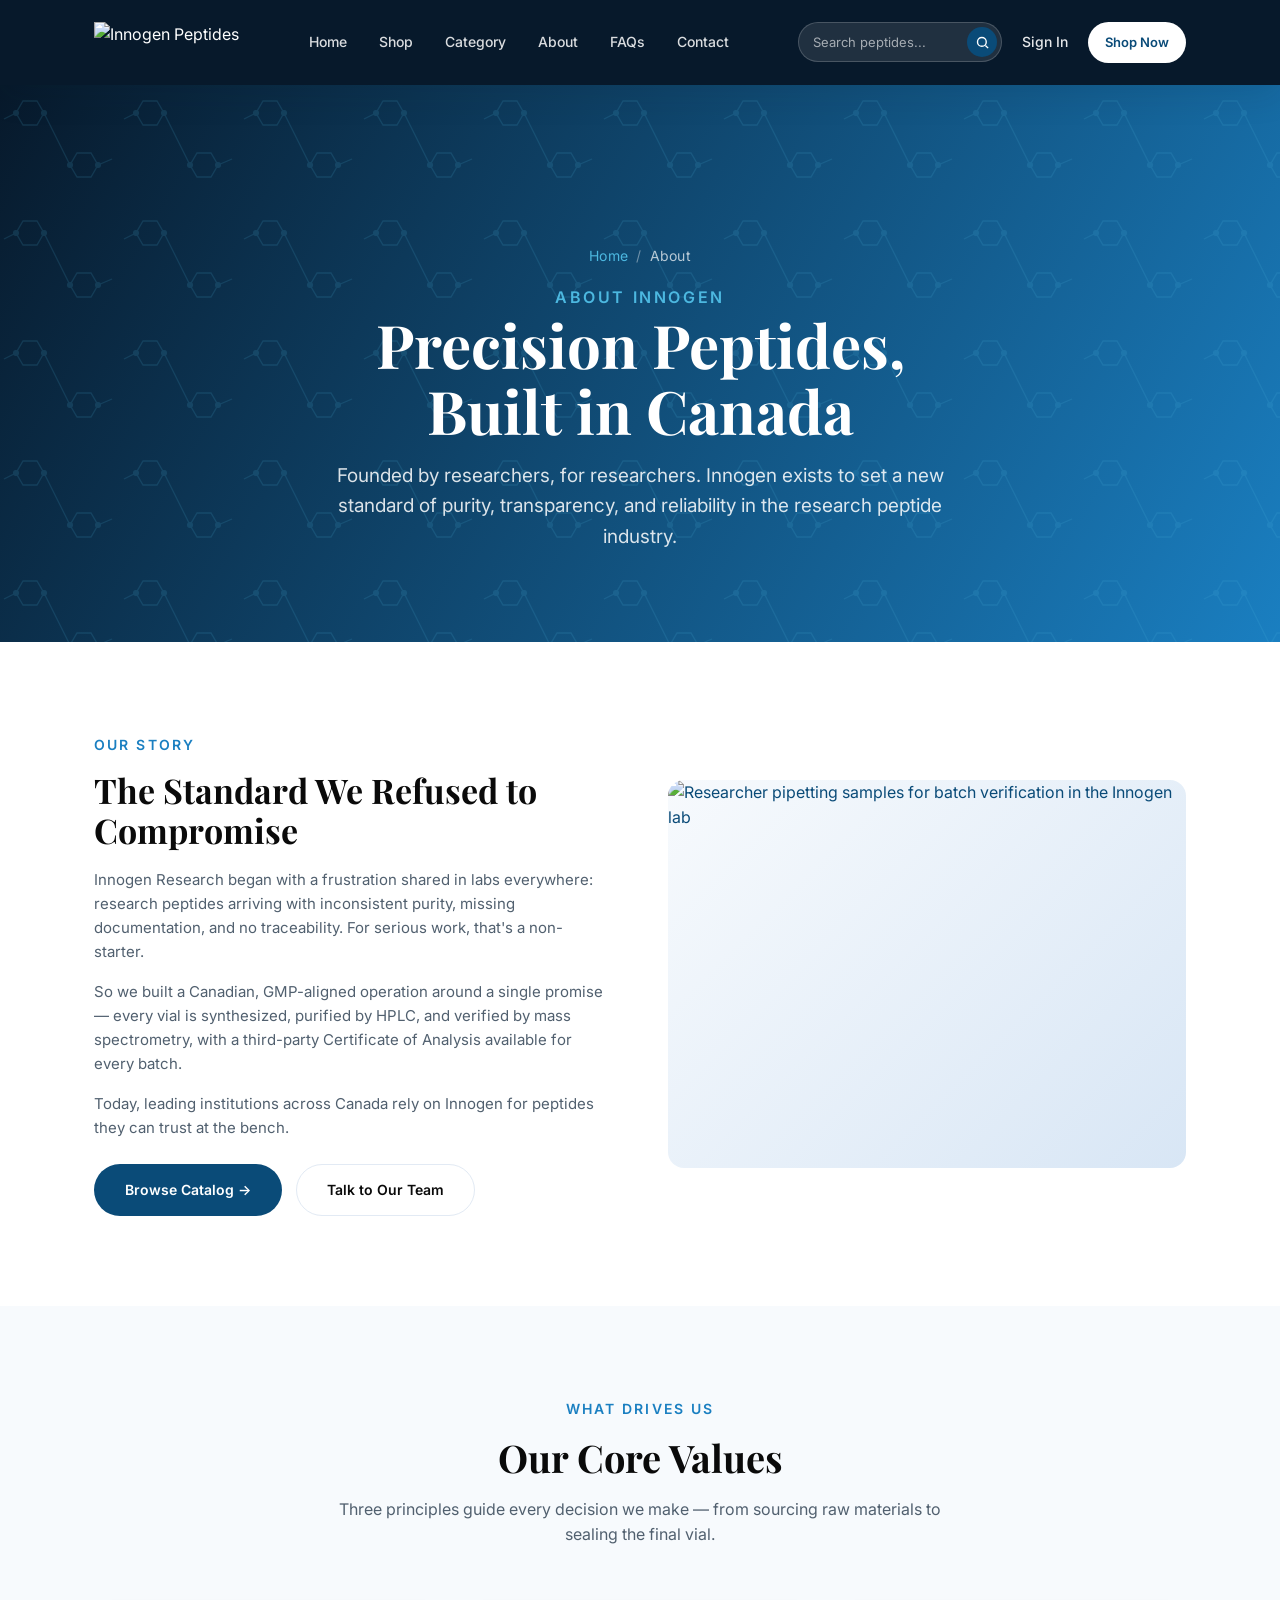
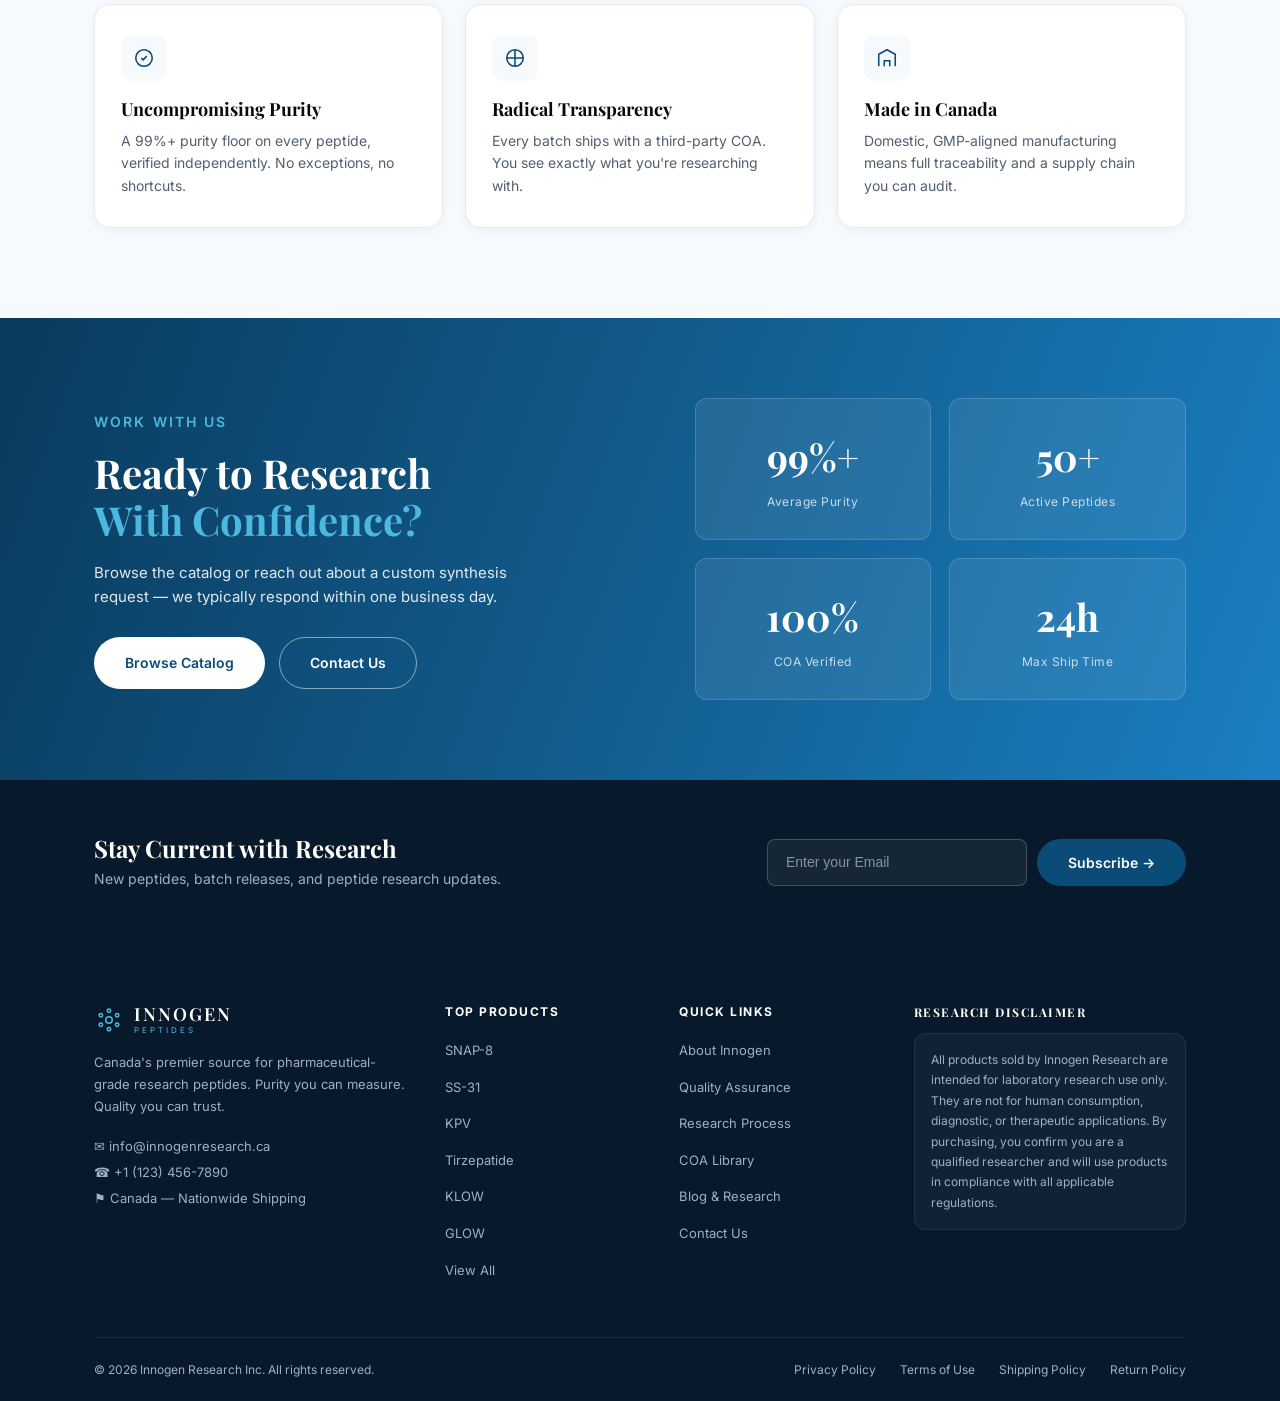
==== commit 305370fd: "Replace About story placeholder with a real lab photo Swap the flask SVG placeholder for a real rese" ====
--- a/about.html
+++ b/about.html
@@ -58,8 +58,8 @@
           <a href="contact.html" class="btn btn--outline-dark">Talk to Our Team</a>
         </div>
       </div>
-      <div class="about-img">
-        <svg width="90" height="90" viewBox="0 0 24 24" fill="none" stroke="currentColor" stroke-width="1.2"><path d="M9 2v6l-4 9a3 3 0 0 0 3 4h8a3 3 0 0 0 3-4l-4-9V2"/><path d="M8 2h8M7 16h10"/></svg>
+      <div class="about-img" style="padding:0;overflow:hidden;min-height:0;aspect-ratio:4/3">
+        <img src="https://images.unsplash.com/photo-1532187863486-abf9dbad1b69?auto=format&fit=crop&w=900&q=80" alt="Researcher pipetting samples for batch verification in the Innogen lab" style="display:block;width:100%;height:100%;object-fit:cover" />
       </div>
     </div>
   </section>
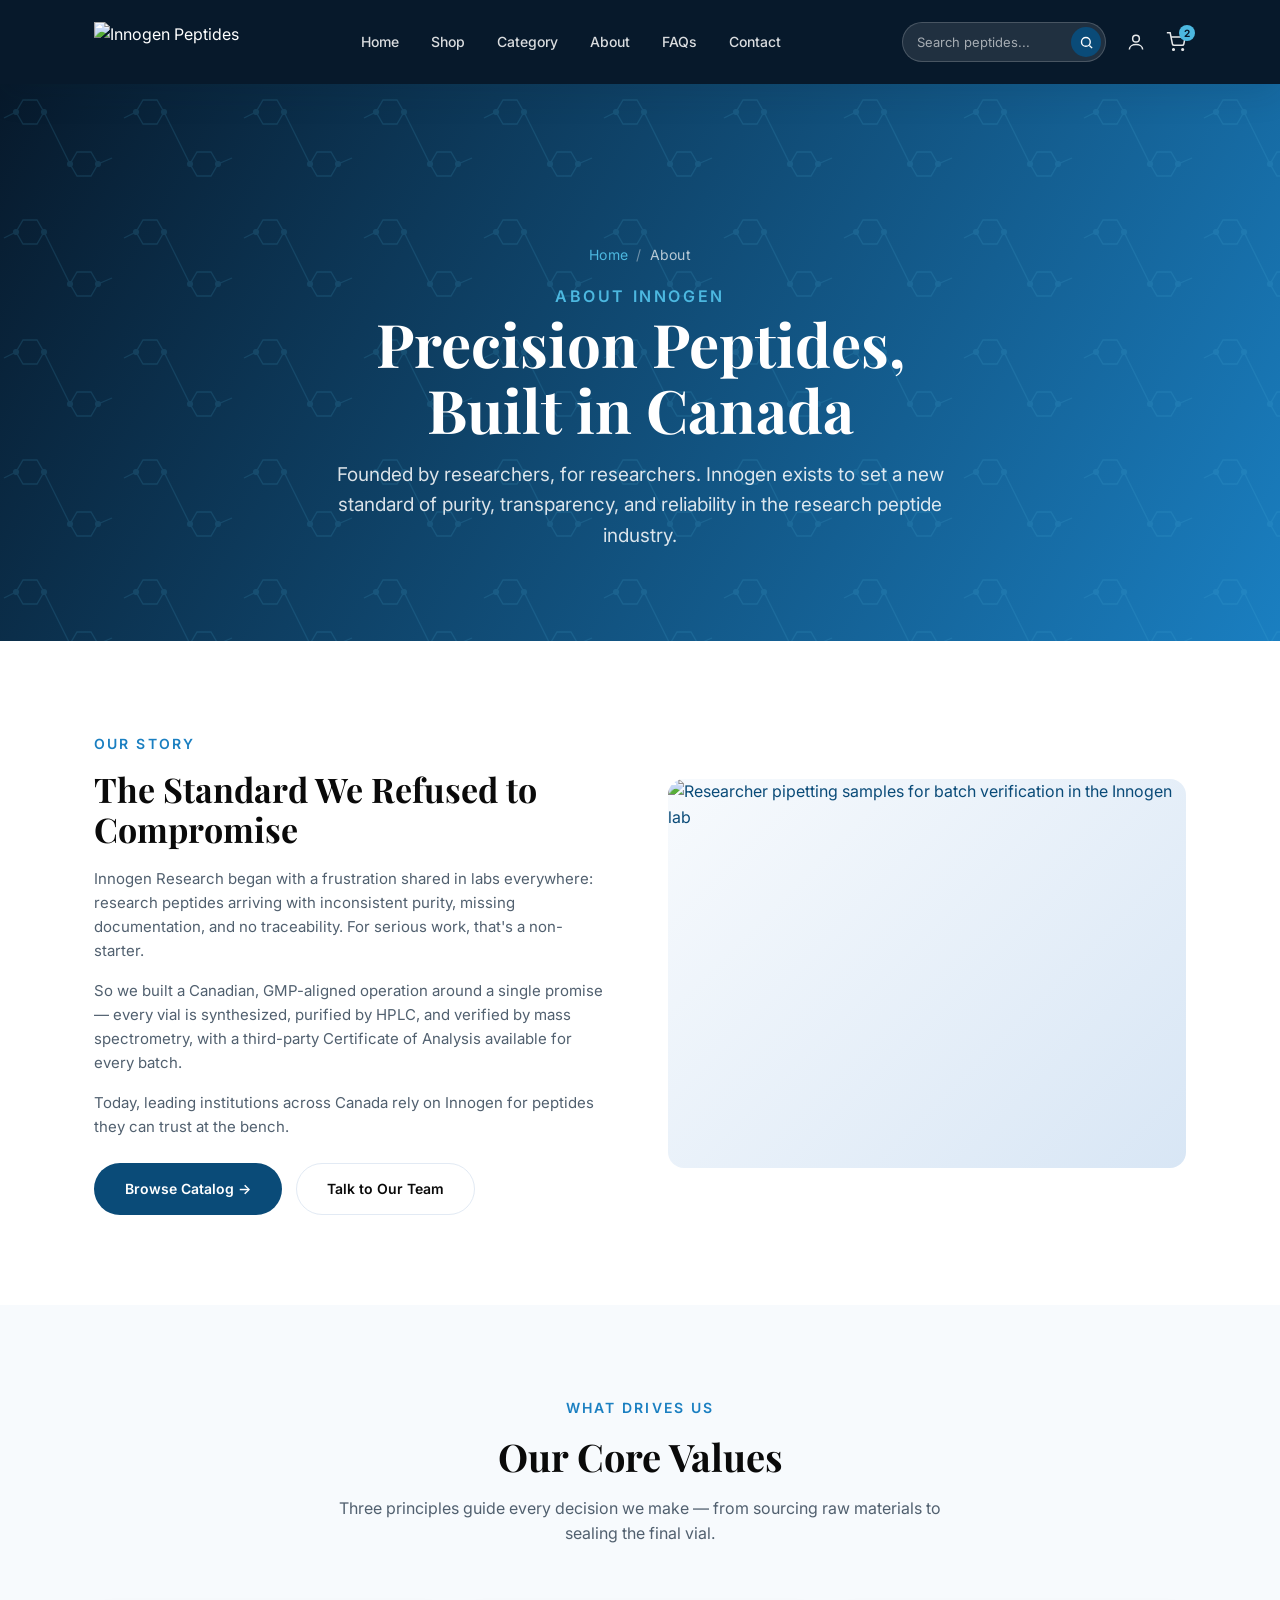
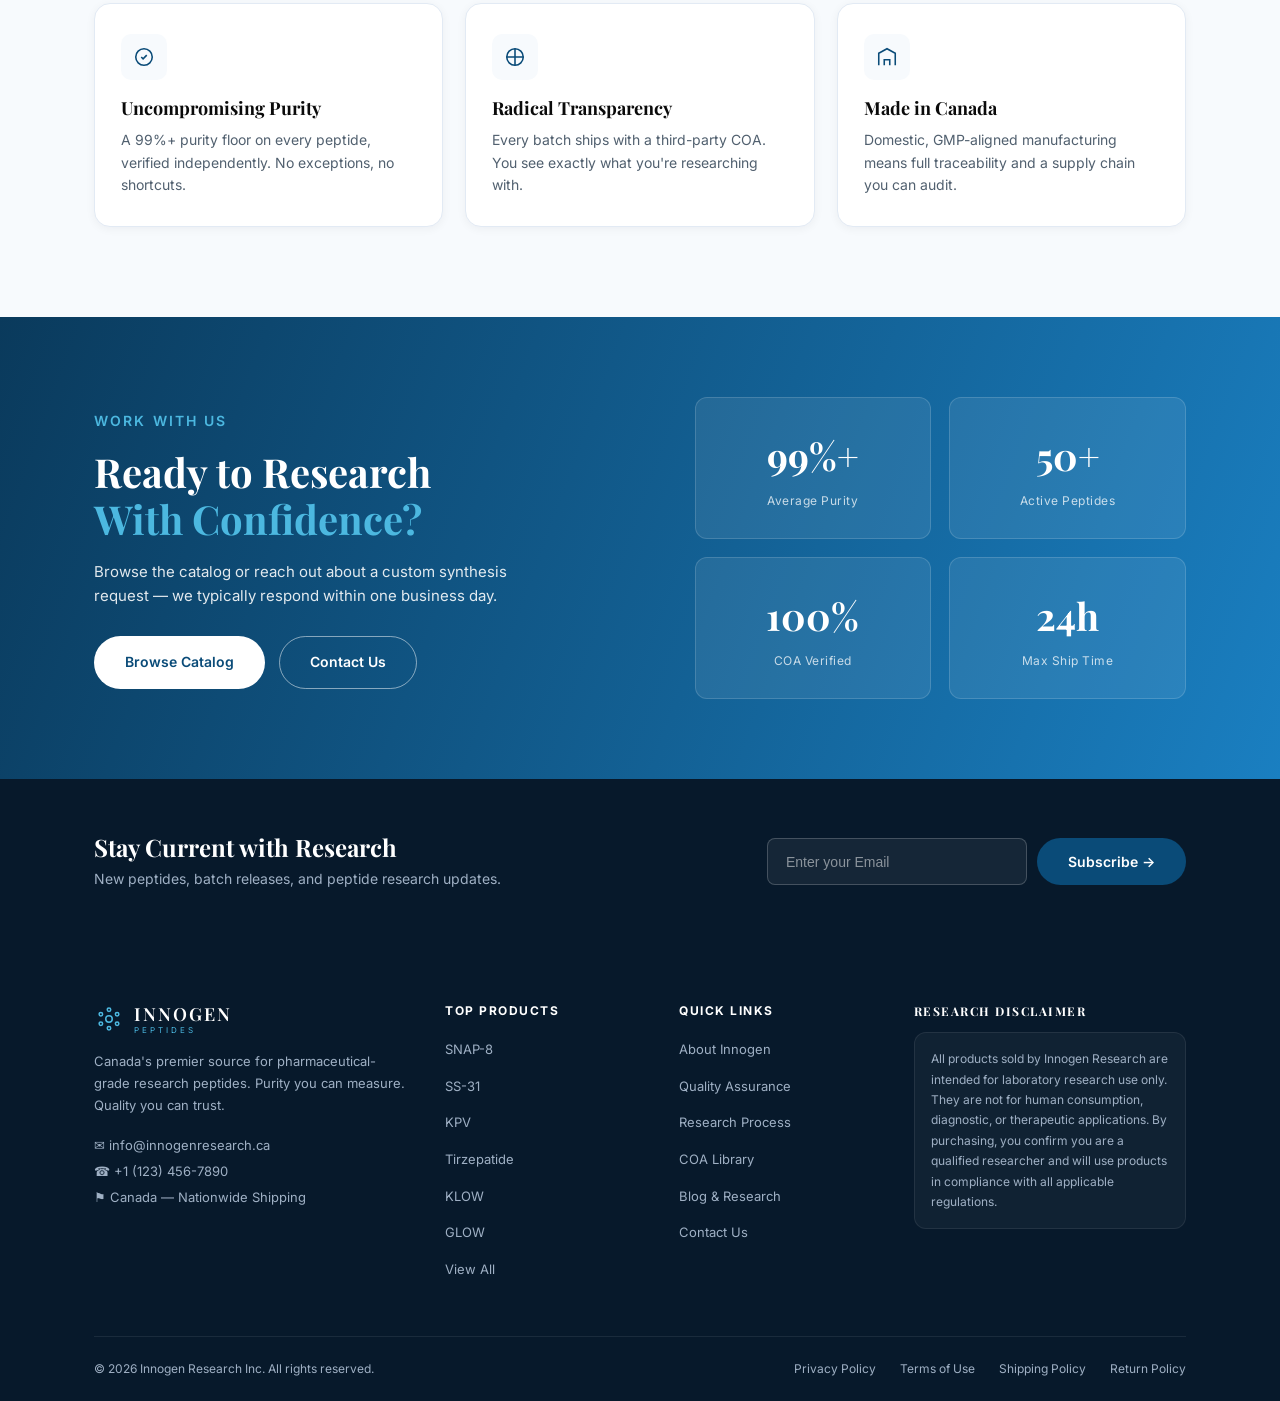
==== commit 8cc11e9a: "Nav: drop Shop Now button, make Account an icon like the cart Shop is already in the main menu, so r" ====
--- a/about.html
+++ b/about.html
@@ -28,8 +28,8 @@
           <input type="search" placeholder="Search peptides..." aria-label="Search peptides" />
           <button type="submit" aria-label="Search"><svg width="15" height="15" viewBox="0 0 24 24" fill="none" stroke="currentColor" stroke-width="2.2"><circle cx="11" cy="11" r="7"/><path d="m21 21-4.3-4.3"/></svg></button>
         </form>
-        <a href="#" class="signin">Sign In</a>
-        <a href="shop.html" class="btn btn--light btn--sm">Shop Now</a>
+        <a href="my-account.html" class="nav__cart" aria-label="Account"><svg width="20" height="20" viewBox="0 0 24 24" fill="none" stroke="currentColor" stroke-width="1.8"><circle cx="12" cy="8" r="4"/><path d="M4 21c0-4 4-6 8-6s8 2 8 6"/></svg></a>
+        <a href="cart.html" class="nav__cart" aria-label="Cart"><svg width="20" height="20" viewBox="0 0 24 24" fill="none" stroke="currentColor" stroke-width="1.8"><circle cx="9" cy="21" r="1"/><circle cx="20" cy="21" r="1"/><path d="M1 1h4l2.7 13.4a2 2 0 0 0 2 1.6h9.7a2 2 0 0 0 2-1.6L23 6H6"/></svg><span class="cart-count">2</span></a>
       </div>
     </div>
   </nav>
--- a/styles.css
+++ b/styles.css
@@ -621,6 +621,57 @@
 @media (max-width: 980px) { .team-grid { grid-template-columns: repeat(2, 1fr); } }
 @media (max-width: 520px) { .team-grid { grid-template-columns: 1fr; } }
 
+/* ---------------- Nav cart icon ---------------- */
+.nav__cart { color: rgba(255,255,255,0.9); display: inline-flex; align-items: center; position: relative; }
+.nav__cart:hover { color: #fff; }
+.nav__cart .cart-count {
+  position: absolute; top: -7px; right: -9px;
+  min-width: 16px; height: 16px; padding: 0 4px;
+  background: var(--blue-accent); color: var(--navy-deep);
+  font-size: 10px; font-weight: 700; border-radius: 9999px;
+  display: grid; place-items: center; line-height: 1;
+}
+
+/* ---------------- My Account (WooCommerce) ---------------- */
+.account-grid { display: grid; grid-template-columns: 1fr 1fr; gap: 40px; max-width: 920px; margin: 0 auto; }
+.account-card { background: #fff; border: 1px solid var(--border); border-radius: var(--radius-lg); box-shadow: var(--shadow-sm); padding: 34px 32px; }
+.account-card h2 { font-size: 24px; margin-bottom: 6px; }
+.account-card > p { font-size: 14px; margin-bottom: 22px; }
+.account-form { display: flex; flex-direction: column; gap: 16px; }
+.account-form label { font-size: 13px; font-weight: 600; color: var(--text-dark); display: flex; flex-direction: column; gap: 6px; }
+.account-form input { padding: 13px 16px; border: 1px solid var(--border); border-radius: 8px; font-family: var(--font-body); font-size: 14px; color: var(--text-dark); }
+.account-form .row-between { display: flex; justify-content: space-between; align-items: center; font-size: 13px; }
+.account-form .row-between label { flex-direction: row; align-items: center; gap: 8px; font-weight: 500; color: var(--text-body); }
+.account-form .row-between a { color: var(--blue-mid); font-weight: 600; }
+.account-meta { font-size: 12px; color: var(--text-muted); margin-top: 2px; }
+.account-card .btn { align-self: flex-start; }
+@media (max-width: 780px) { .account-grid { grid-template-columns: 1fr; } }
+
+/* ---------------- Cart (WooCommerce) ---------------- */
+.cart-layout { display: grid; grid-template-columns: 1fr 360px; gap: 40px; align-items: start; }
+.cart-table { width: 100%; border-collapse: collapse; background: #fff; border: 1px solid var(--border); border-radius: var(--radius-lg); overflow: hidden; }
+.cart-table th { text-align: left; font-family: var(--font-body); font-size: 12px; letter-spacing: 1px; text-transform: uppercase; color: var(--text-muted); font-weight: 700; padding: 16px 18px; border-bottom: 1px solid var(--border); }
+.cart-table td { padding: 18px; border-bottom: 1px solid var(--border); font-size: 14px; vertical-align: middle; color: var(--text-body); }
+.cart-table tr:last-child td { border-bottom: none; }
+.cart-table .col-num { text-align: right; white-space: nowrap; }
+.cart-item { display: flex; align-items: center; gap: 14px; }
+.cart-item img { width: 64px; height: 64px; border-radius: 10px; object-fit: cover; border: 1px solid var(--border); background: #fff; }
+.cart-item .name { font-family: var(--font-head); font-size: 16px; color: var(--navy-deep); font-weight: 700; line-height: 1.2; }
+.cart-item .cat { font-size: 11px; color: var(--blue-mid); text-transform: uppercase; letter-spacing: 0.6px; font-weight: 600; margin-bottom: 3px; }
+.cart-qty { display: inline-flex; align-items: center; border: 1px solid var(--border); border-radius: var(--radius-pill); overflow: hidden; }
+.cart-qty button { width: 34px; height: 38px; border: none; background: #fff; font-size: 16px; cursor: pointer; color: var(--text-dark); }
+.cart-qty input { width: 38px; height: 38px; border: none; text-align: center; font-size: 14px; font-family: var(--font-body); }
+.cart-remove { background: none; border: none; color: var(--text-muted); cursor: pointer; font-size: 20px; line-height: 1; }
+.cart-remove:hover { color: #c0392b; }
+.cart-summary { background: #fff; border: 1px solid var(--border); border-radius: var(--radius-lg); box-shadow: var(--shadow-sm); padding: 26px 24px; position: sticky; top: 24px; }
+.cart-summary h3 { font-size: 20px; margin-bottom: 16px; }
+.cart-summary .line { display: flex; justify-content: space-between; font-size: 14px; padding: 9px 0; color: var(--text-body); }
+.cart-summary .line.total { border-top: 1px solid var(--border); margin-top: 6px; padding-top: 16px; font-size: 18px; font-weight: 700; color: var(--text-dark); font-family: var(--font-head); }
+.cart-summary .btn { width: 100%; justify-content: center; margin-top: 18px; }
+.cart-promo { display: flex; gap: 8px; margin-top: 16px; }
+.cart-promo input { flex: 1; min-width: 0; padding: 11px 14px; border: 1px solid var(--border); border-radius: 8px; font-size: 13px; font-family: var(--font-body); }
+@media (max-width: 880px) { .cart-layout { grid-template-columns: 1fr; } .cart-summary { position: static; } }
+
 /* ---------------- Promo strip (service highlights) ---------------- */
 .promo-strip { border-top: 1px solid var(--border); border-bottom: 1px solid var(--border); padding: 30px 0; background: #fff; }
 .promo-strip__grid { display: grid; grid-template-columns: repeat(4, 1fr); }
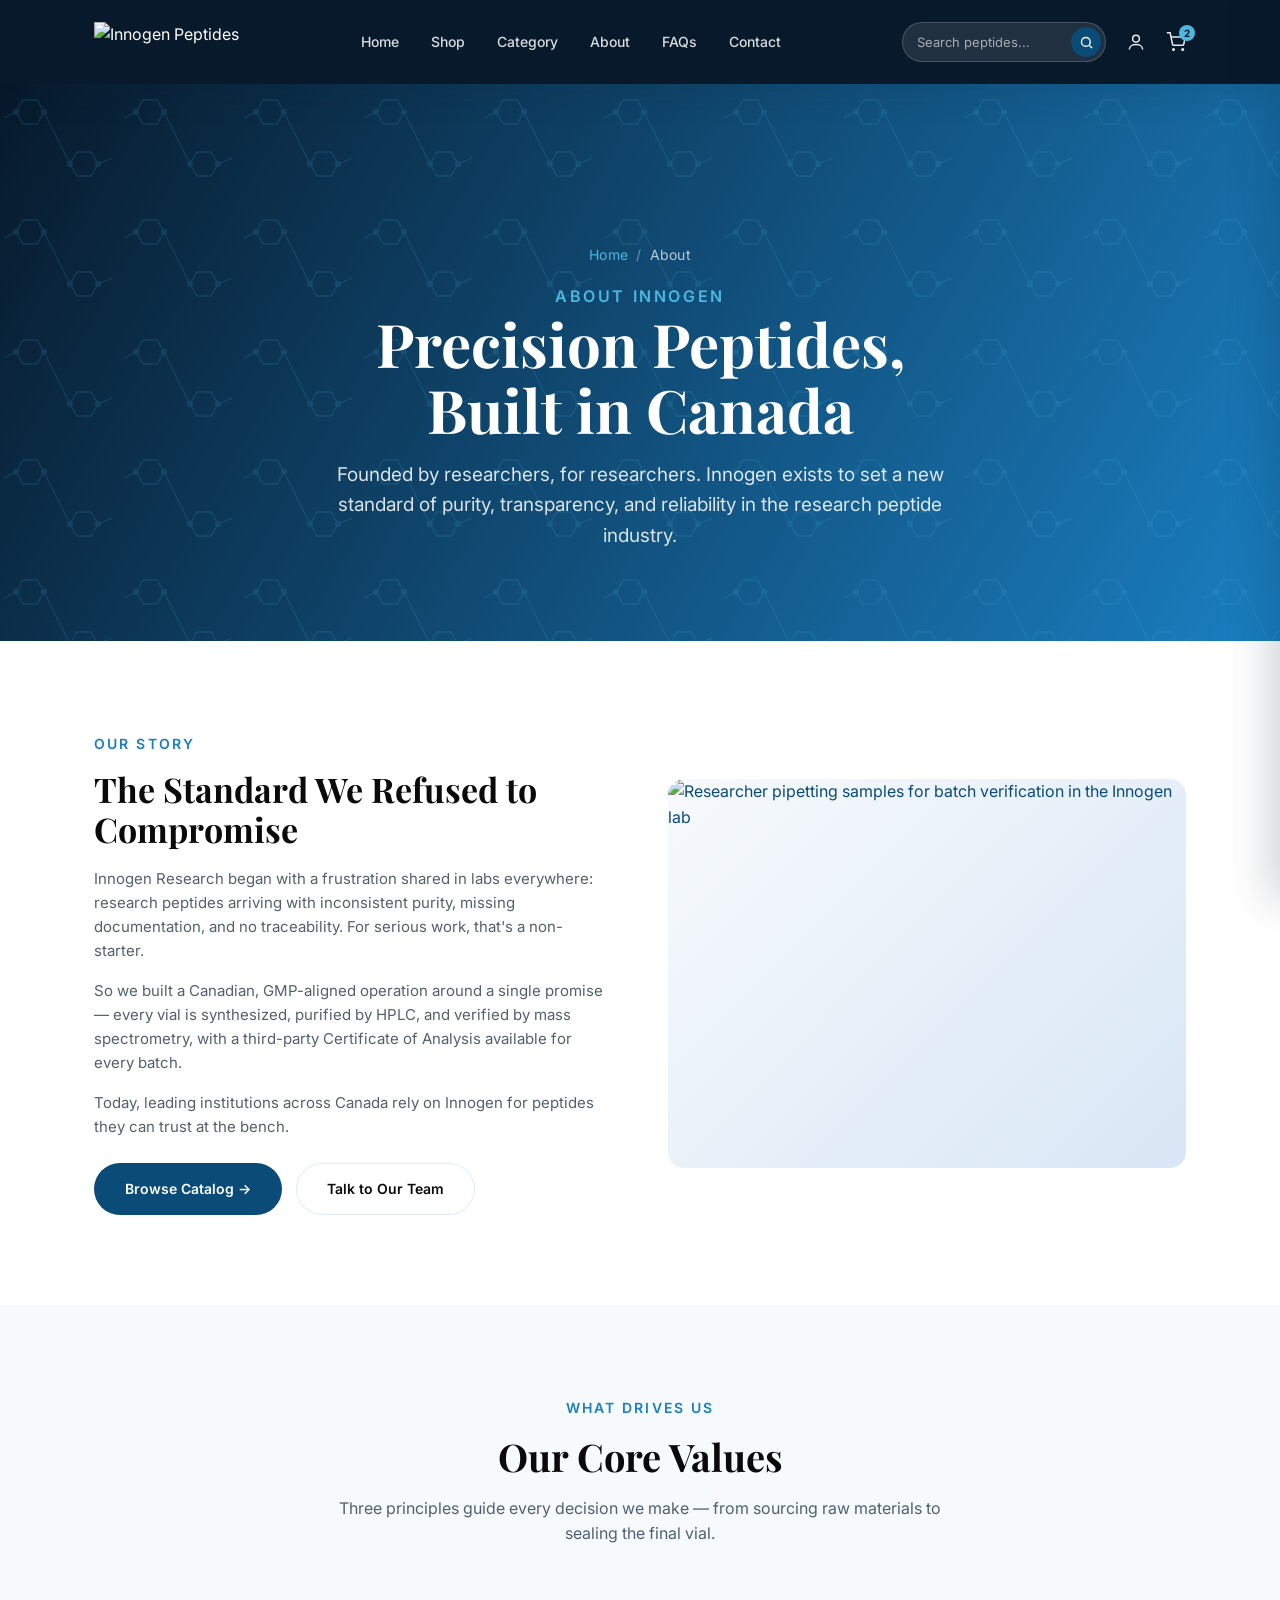
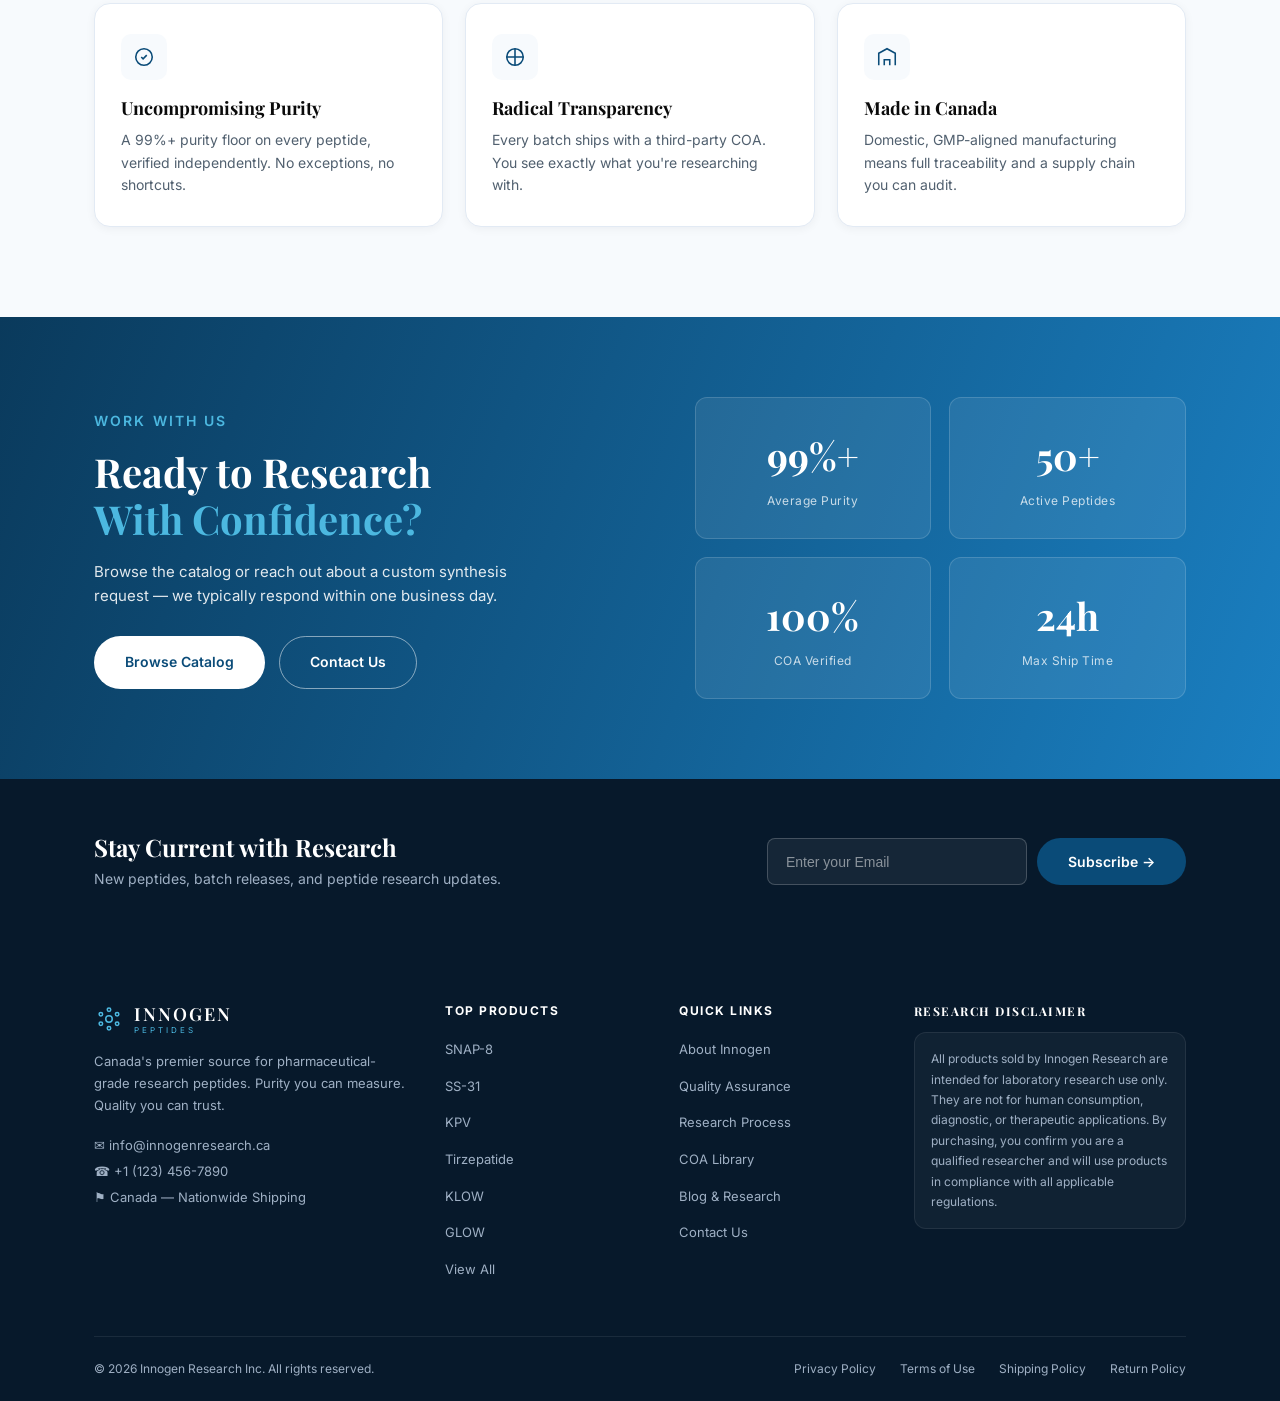
==== commit 7e0d34e5: "Add slide-out side cart popup sidecart.js is self-contained (injects its own styles + drawer markup " ====
--- a/about.html
+++ b/about.html
@@ -135,5 +135,6 @@
     </div>
   </footer>
 
+  <script src="sidecart.js"></script>
 </body>
 </html>
--- a/styles.css
+++ b/styles.css
@@ -672,6 +672,30 @@
 .cart-promo input { flex: 1; min-width: 0; padding: 11px 14px; border: 1px solid var(--border); border-radius: 8px; font-size: 13px; font-family: var(--font-body); }
 @media (max-width: 880px) { .cart-layout { grid-template-columns: 1fr; } .cart-summary { position: static; } }
 
+/* ---------------- Checkout (WooCommerce) ---------------- */
+.checkout-layout { display: grid; grid-template-columns: 1fr 400px; gap: 40px; align-items: start; }
+.checkout-section { background: #fff; border: 1px solid var(--border); border-radius: var(--radius-lg); box-shadow: var(--shadow-sm); padding: 28px; margin-bottom: 24px; }
+.checkout-section h3 { font-size: 20px; margin-bottom: 18px; }
+.form-grid { display: grid; grid-template-columns: 1fr 1fr; gap: 16px; }
+.form-grid .full { grid-column: 1 / -1; }
+.checkout-field { display: flex; flex-direction: column; gap: 6px; }
+.checkout-field label { font-size: 13px; font-weight: 600; color: var(--text-dark); }
+.checkout-field input, .checkout-field select, .checkout-field textarea {
+  padding: 12px 14px; border: 1px solid var(--border); border-radius: 8px;
+  font-family: var(--font-body); font-size: 14px; color: var(--text-dark); background: #fff;
+}
+.checkout-field textarea { min-height: 90px; resize: vertical; }
+.pay-method { border: 1px solid var(--border); border-radius: 10px; padding: 14px 16px; margin-bottom: 12px; }
+.pay-method.is-active { border-color: var(--blue-primary); background: var(--blue-soft); }
+.pay-method > label { display: flex; align-items: center; gap: 10px; font-weight: 600; font-size: 14px; color: var(--text-dark); cursor: pointer; }
+.pay-method input[type=radio] { width: 16px; height: 16px; accent-color: var(--blue-primary); }
+.pay-method .pay-body { font-size: 13px; color: var(--text-body); margin-top: 12px; padding-left: 26px; }
+.pay-method .pay-body .form-grid { gap: 12px; }
+.order-line { display: flex; justify-content: space-between; gap: 12px; font-size: 14px; padding: 12px 0; border-bottom: 1px solid var(--border); color: var(--text-body); }
+.order-line .ol-name { color: var(--text-dark); font-weight: 500; }
+.order-line .ol-name span { color: var(--text-muted); font-weight: 400; }
+@media (max-width: 880px) { .checkout-layout { grid-template-columns: 1fr; } .checkout-section .form-grid { grid-template-columns: 1fr; } }
+
 /* ---------------- Promo strip (service highlights) ---------------- */
 .promo-strip { border-top: 1px solid var(--border); border-bottom: 1px solid var(--border); padding: 30px 0; background: #fff; }
 .promo-strip__grid { display: grid; grid-template-columns: repeat(4, 1fr); }
